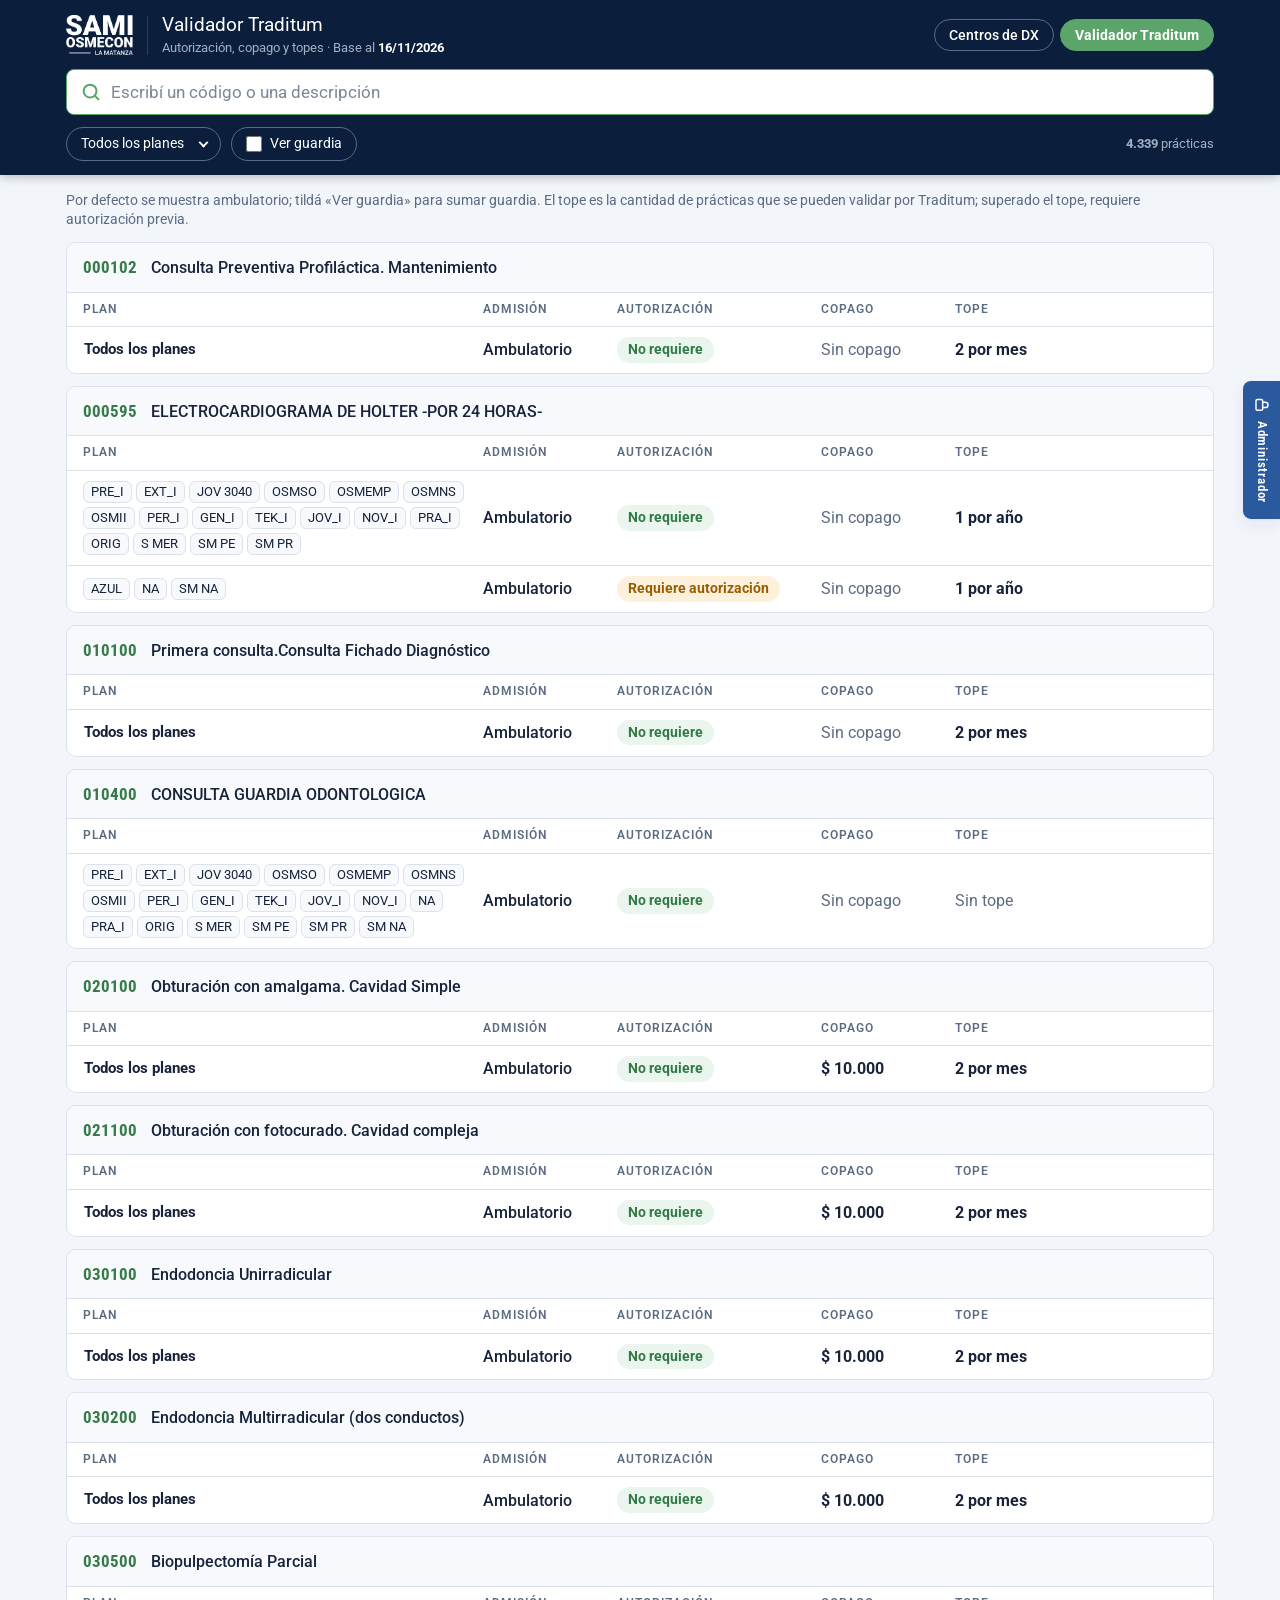
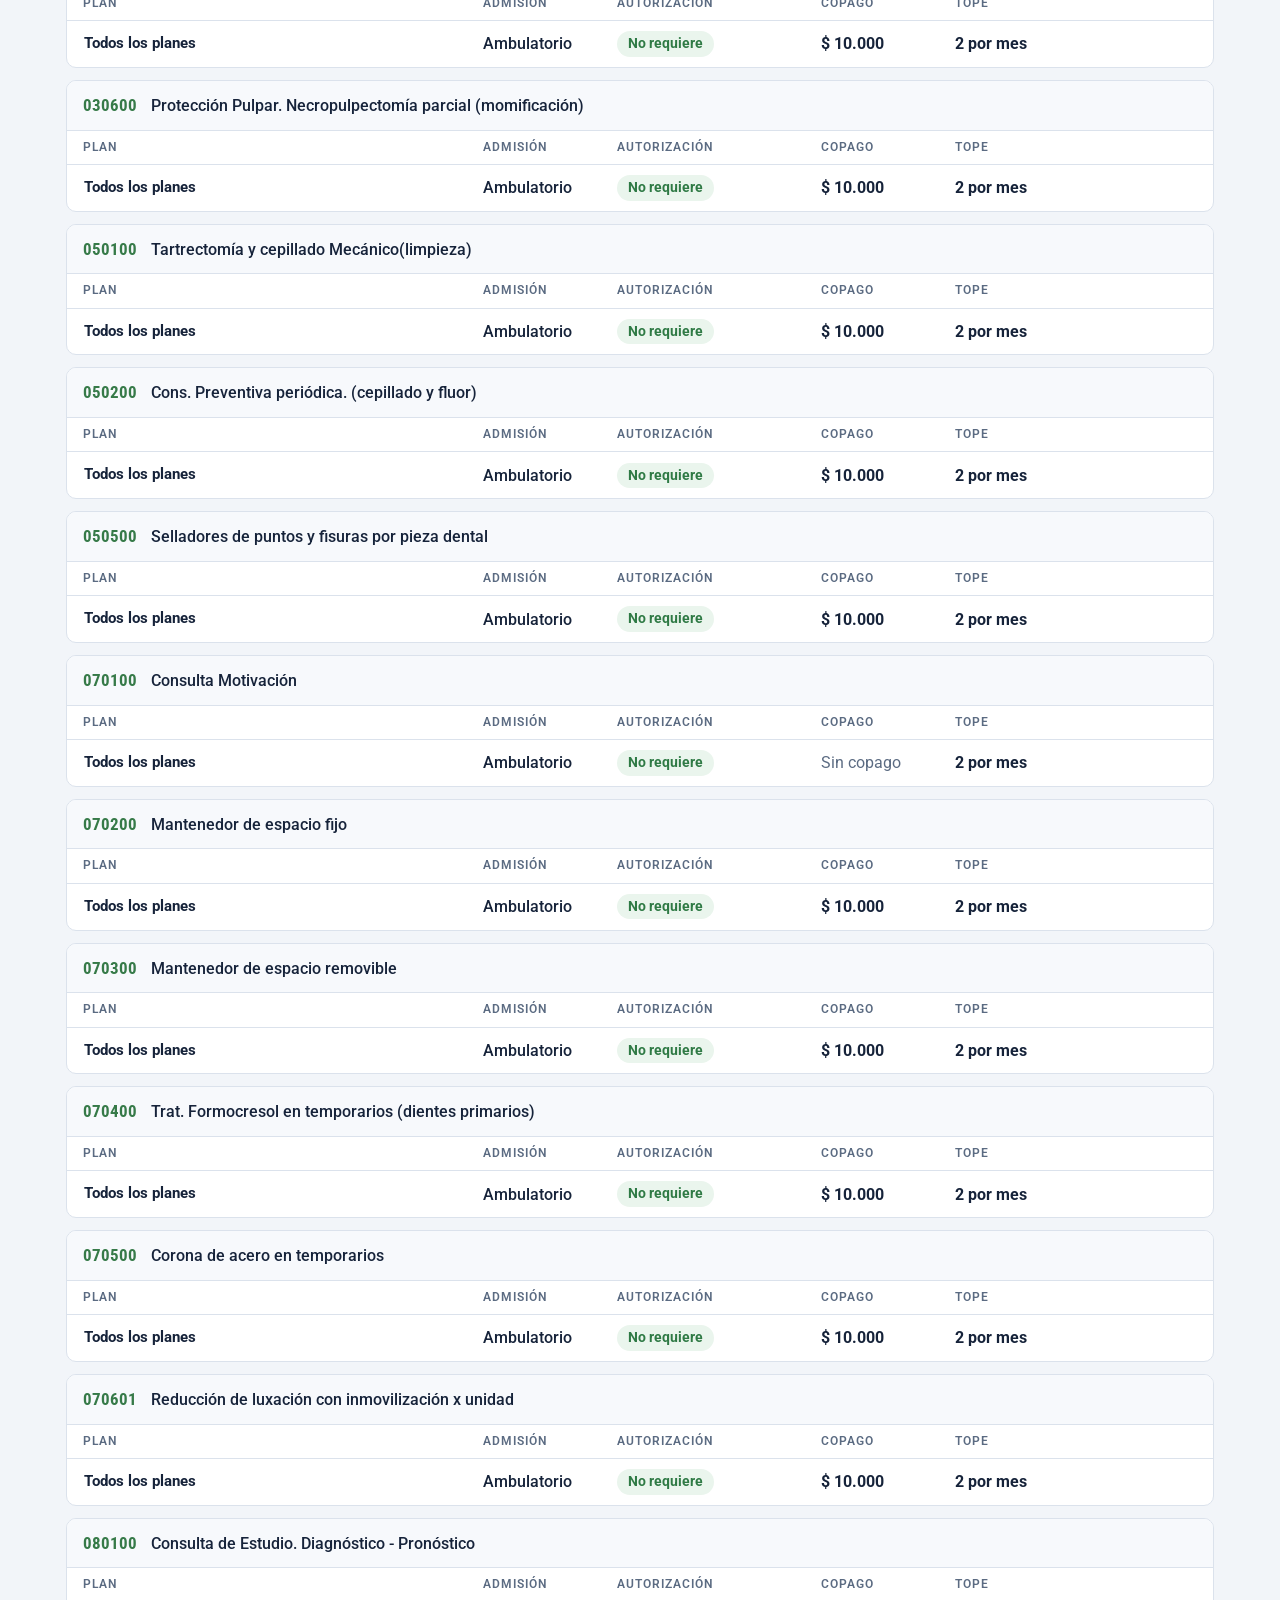
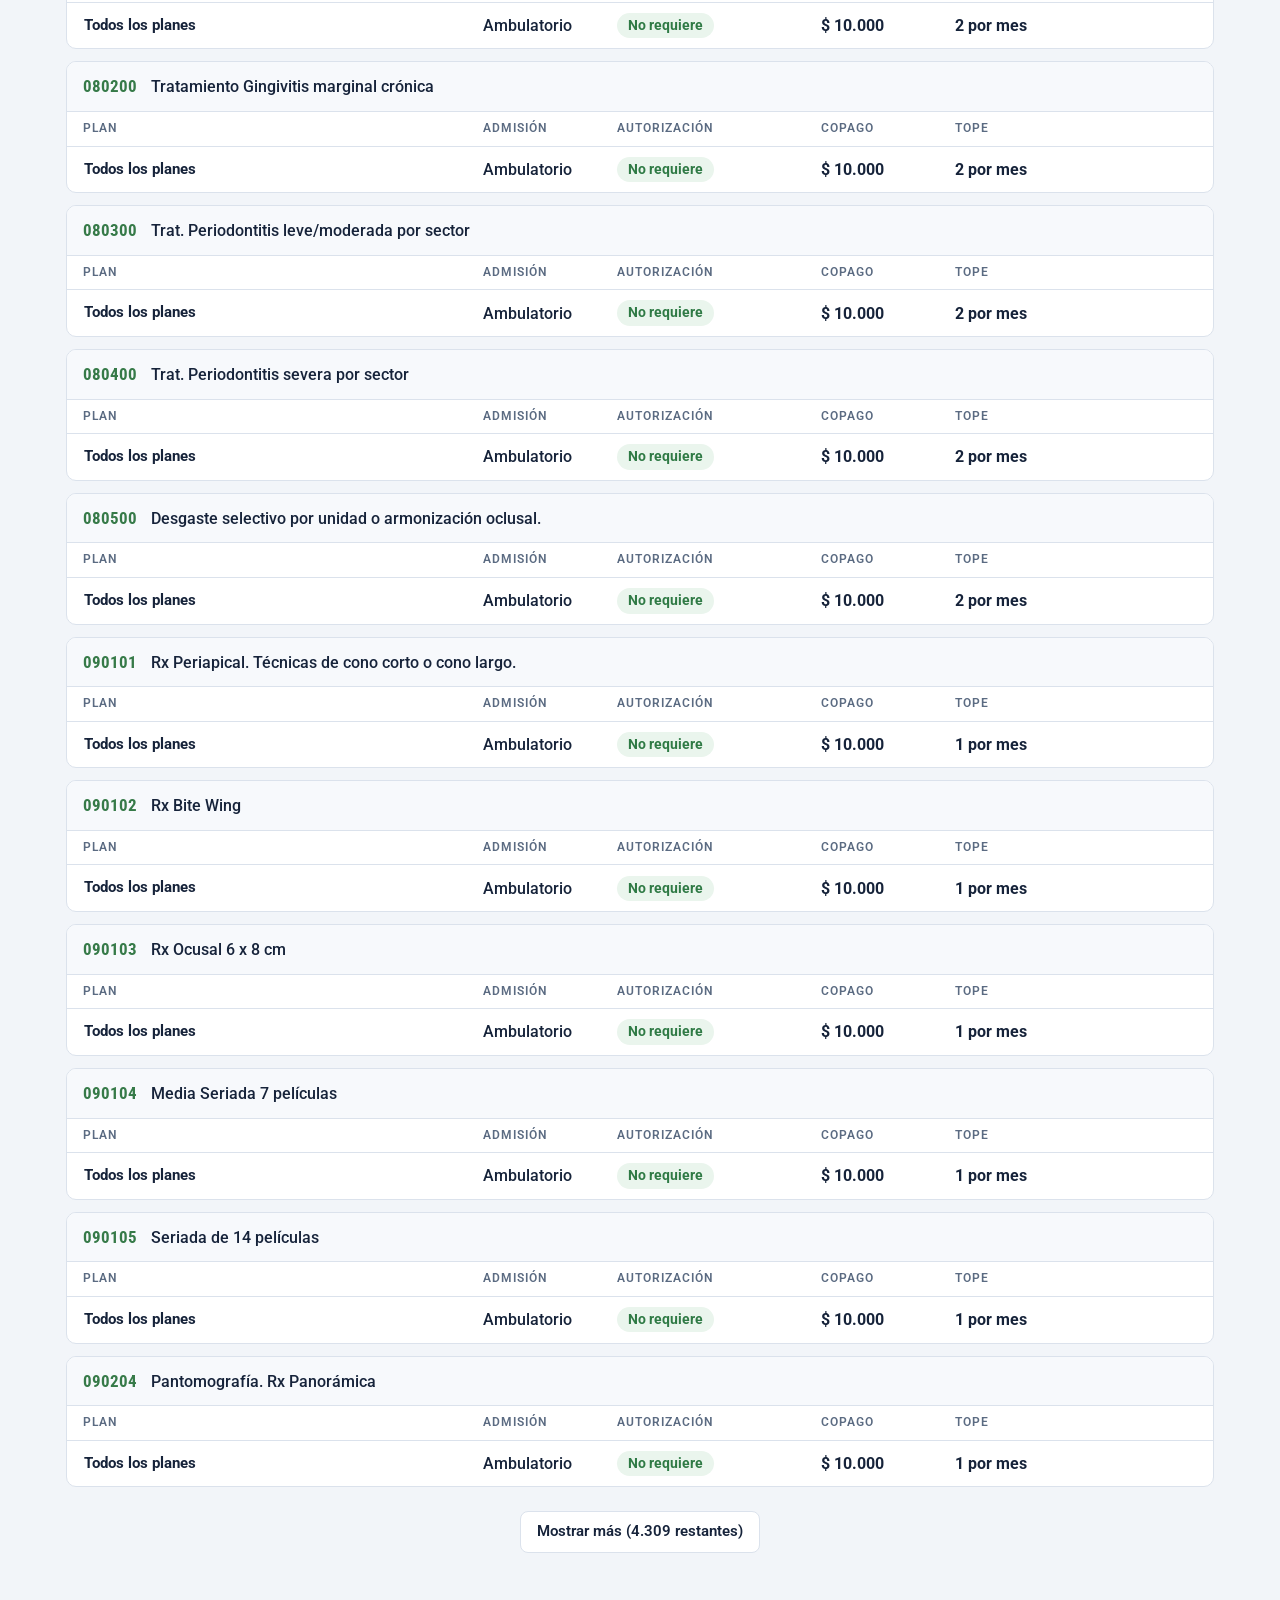
==== traditum.html @ fda53bd1 "Add files via upload" ====
<!doctype html>
<html lang="es">
<head>
<meta charset="utf-8">
<meta name="viewport" content="width=device-width, initial-scale=1, viewport-fit=cover">
<title>Validador Traditum · Buscador de prácticas SAMI</title>
<meta name="robots" content="noindex, nofollow">
<link rel="icon" type="image/png" href="logo.png">
<link rel="preconnect" href="https://fonts.googleapis.com">
<link rel="preconnect" href="https://fonts.gstatic.com" crossorigin>
<link rel="stylesheet" href="https://fonts.googleapis.com/css2?family=Roboto+Condensed:wght@600;700;800&family=Roboto:wght@400;500;700&display=swap">
<link rel="stylesheet" href="estilos.css">
<style>
/* Navegación entre secciones (igual que en index.html) */
.hnav{margin-left:auto;display:flex;gap:6px;flex:none}
.hnav a{height:32px;display:inline-flex;align-items:center;border:1px solid #5a6b85;border-radius:999px;padding:0 14px;color:#fff;text-decoration:none;font-size:13.5px;font-weight:500;white-space:nowrap}
.hnav a:hover{border-color:#8fa0b8}
.hnav a[aria-current]{background:var(--leaf);border-color:var(--leaf);font-weight:700}
@media (max-width:760px){.brandrow{flex-wrap:wrap}.hnav{margin-left:0;width:100%}.hnav a{flex:1;justify-content:center}}
/* Validador Traditum: usa la marca y el encabezado de estilos.css */
:root{--req:#9a5b00;--req-bg:#fdf1dc}
@media (prefers-color-scheme: dark){:root:not([data-theme="light"]){--req:#f2c26b;--req-bg:#3a2c10}}
main{gap:12px}
.tchk{display:inline-flex;align-items:center;gap:8px;height:34px;border:1px solid #5a6b85;border-radius:999px;padding:0 14px;font-size:13.5px;color:#fff;cursor:pointer;user-select:none}
.tchk:hover{border-color:#8fa0b8}
.tchk input{width:16px;height:16px;accent-color:var(--leaf);cursor:pointer;margin:0}
.tnote{font-size:13.5px;color:var(--muted)}
.tcard{background:var(--surface);border:1px solid var(--line);border-radius:var(--r);overflow:hidden}
.tcard header{display:flex;gap:14px;align-items:baseline;padding:12px 16px;background:var(--surface-2);border-bottom:1px solid var(--line)}
.tcod{font-family:var(--font-display);font-weight:700;font-size:17px;font-variant-numeric:tabular-nums;color:var(--accent);white-space:nowrap}
.tnom{font-weight:500;min-width:0;overflow-wrap:anywhere}
.trow{display:grid;grid-template-columns:minmax(0,1.6fr) 120px 190px 120px minmax(0,1fr);gap:14px;align-items:center;padding:10px 16px;border-top:1px solid var(--line)}
.trow.head{border-top:0;font-size:12px;letter-spacing:.08em;text-transform:uppercase;color:var(--muted);font-weight:600;padding-block:8px}
.trow .k{display:none}
.tplanes{display:flex;flex-wrap:wrap;gap:4px;min-width:0}
.tpl{font-size:12.5px;border:1px solid var(--line);border-radius:6px;padding:1px 7px;background:var(--surface-2);white-space:nowrap}
.tpl.all{font-weight:700;border-color:transparent;background:transparent;padding-left:0;font-size:15px}
.tadm{font-weight:500}
.tbadge{display:inline-block;font-weight:700;font-size:13.5px;border-radius:999px;padding:3px 11px;white-space:nowrap}
.tbadge.req{background:var(--req-bg);color:var(--req)}
.tbadge.ok{background:var(--save-bg);color:var(--save)}
.tnum{font-variant-numeric:tabular-nums;font-weight:700}
.tnil{color:var(--muted)}
/* Modo administrador */
.tact{display:flex;justify-content:flex-end;margin-left:auto}
.admin-on .trow{grid-template-columns:minmax(0,1.6fr) 120px 190px 120px minmax(0,1fr) 40px}
.tplgrid{display:grid;grid-template-columns:repeat(auto-fill,minmax(112px,1fr));gap:4px 10px;background:var(--surface-2);border-radius:8px;padding:10px 12px;font-size:14.5px}
.tplgrid label{display:flex;gap:6px;align-items:center;font-weight:400;cursor:pointer}
.tplgrid input{width:auto;margin:0}
.tlink{font-weight:400;color:var(--muted);margin-left:8px}
.tlink button{border:0;background:none;padding:0;color:var(--accent);cursor:pointer;text-decoration:underline;font-size:13.5px}
.tfour{display:grid;grid-template-columns:repeat(4,minmax(0,1fr));gap:10px}
.tfour label{font-weight:400;font-size:13px;color:var(--muted)}
.tpllist{display:grid;gap:6px;max-height:300px;overflow:auto;padding-right:4px}
.tplrow{display:grid;grid-template-columns:minmax(0,1fr) auto;gap:8px;align-items:center}
.tplrow .btn{padding:7px 12px;font-size:14px}
.dlg{width:min(600px,100%)}
@media (max-width:760px){
  .admin-on .trow{grid-template-columns:1fr 1fr}
  .trow .tact{grid-column:1/-1}
  .tfour{grid-template-columns:1fr 1fr}
  .tcard header{flex-direction:column;gap:2px}
  .trow.head{display:none}
  .trow{grid-template-columns:1fr 1fr;gap:8px 14px}
  .trow>div:first-child{grid-column:1/-1}
  .trow .k{display:block;font-size:11px;letter-spacing:.08em;text-transform:uppercase;color:var(--muted);font-weight:600}
}
</style>
</head>
<body>
<div class="adminbar" id="adminbar" hidden>
  <div class="wrap">
    <strong><i></i>Modo administrador · Traditum</strong>
    <span class="pend" id="pend"><span id="pendTxt"></span><button type="button" class="ghost" id="bDiscard">Descartar</button><button type="button" id="bPub">Publicar cambios</button></span>
    <button class="btn" type="button" id="bAdd">+ Agregar práctica</button>
    <button class="btn" type="button" id="bPlanes">Planes</button>
    <button class="btn" type="button" id="bOut">Salir</button>
  </div>
</div>

<header class="hdr" id="sb">
  <div class="wrap">
    <div class="brandrow">
      <img class="hlogo" src="logo-blanco.png" alt="SAMI Osmecon La Matanza" width="195" height="116">
      <span class="hdiv" aria-hidden="true"></span>
      <div class="htxt">
        <h1>Validador Traditum</h1>
        <p id="vig">Autorización, copago y topes</p>
      </div>
      <nav class="hnav" id="hnav" aria-label="Secciones"><a href="index.html">Centros de DX</a><a href="traditum.html" aria-current="page">Validador Traditum</a></nav>
    </div>
    <div class="qwrap">
      <svg viewBox="0 0 24 24" fill="none" stroke="currentColor" stroke-width="2.2" stroke-linecap="round"><circle cx="11" cy="11" r="7"/><path d="m20 20-3.5-3.5"/></svg>
      <label class="sr" for="q">Buscar práctica por código o descripción</label>
      <input id="q" type="search" autocomplete="off" spellcheck="false" placeholder="Escribí un código o una descripción">
      <button id="clear" type="button" aria-label="Borrar búsqueda" hidden>×</button>
    </div>
    <div class="frow">
      <label class="sr" for="plan">Plan</label>
      <div class="pill"><select id="plan"><option value="">Todos los planes</option></select></div>
      <label class="tchk"><input type="checkbox" id="g"> Ver guardia</label>
      <span class="count" id="count" aria-live="polite">Cargando base…</span>
    </div>
  </div>
</header>

<main class="wrap">
  <div class="tnote">Por defecto se muestra ambulatorio; tildá «Ver guardia» para sumar guardia. El tope es la cantidad de prácticas que se pueden validar por Traditum; superado el tope, requiere autorización previa.</div>
  <div id="out" style="display:grid;gap:12px"></div>
</main>

<button id="admTab" type="button" aria-label="Acceso administrador">
  <svg viewBox="0 0 24 24" fill="none" stroke="currentColor" stroke-width="2.2"><rect x="4" y="11" width="16" height="10" rx="2"/><path d="M8 11V7a4 4 0 0 1 8 0v4"/></svg>
  <span id="admTabTxt">Administrador</span>
</button>

<div id="modal"></div>
<div id="toastBox"></div>

<script src="config.js"></script>
<script>
/* ===== Validador Traditum =====
   La base está en traditum.json:
     planes   : nombres de los planes
     config   : combinaciones [autoriza, copago, diario, semanal, mensual, trimestral, semestral, anual]
     practicas: [código, descripción, [[planes (máscara de bits), config guardia, config ambulatorio], …]]
   El modo administrador usa la misma clave (token de GitHub) que el buscador de centros. */
(function(){
"use strict";
const DATA_FILE = 'traditum.json';
const ADM = { G: 'Guardia', P: 'Ambulatorio' };
const PAGE = 30, MAX_PLANES = 30;
const TOPES = [[2,'por día'],[3,'por semana'],[4,'por mes'],[5,'por trimestre'],[6,'por semestre'],[7,'por año']];
const ICON_EDIT = '<svg viewBox="0 0 24 24" fill="none" stroke="currentColor" stroke-width="2"><path d="M4 20h4L19 9l-4-4L4 16v4z"/><path d="m14 6 4 4"/></svg>';

const $ = id => document.getElementById(id);
const norm = s => String(s == null ? '' : s).toLowerCase().normalize('NFD').replace(/[̀-ͯ]/g, '');
const esc = s => String(s == null ? '' : s).replace(/[&<>"']/g, c => ({'&':'&amp;','<':'&lt;','>':'&gt;','"':'&quot;',"'":'&#39;'}[c]));
const money = n => '$ ' + Number(n).toLocaleString('es-AR');
const ss = { get(k){ try { return JSON.parse(sessionStorage.getItem(k)); } catch(_) { return null; } },
             set(k,v){ try { sessionStorage.setItem(k, JSON.stringify(v)); } catch(_) {} },
             del(k){ try { sessionStorage.removeItem(k); } catch(_) {} } };
const LS = { get(k){ try { return localStorage.getItem(k); } catch(_) { return null; } },
             set(k,v){ try { localStorage.setItem(k, v); } catch(_) {} },
             del(k){ try { localStorage.removeItem(k); } catch(_) {} } };

let ORIG = '';                       /* texto de traditum.json tal como está publicado */
const S = { planes: [], config: [], pr: [], actualizado: '', loadedSha: null, admin: false, dirty: 0, shown: PAGE };
let IDX = [], matches = [], cfgKey = new Map();

/* ---------- modelo ---------- */
function load(db){
  S.planes = db.planes.slice(); S.config = db.config.map(c => c.slice());
  S.pr = db.practicas.map(p => [String(p[0]), String(p[1]), p[2].map(g => g.slice())]);
  S.actualizado = db.actualizado || '';
  cfgKey = new Map(S.config.map((c, i) => [c.join(','), i]));
  reindex();
}
function reindex(){ S.pr.sort((a, b) => a[0] < b[0] ? -1 : a[0] > b[0] ? 1 : 0); IDX = S.pr.map(p => ({ p, code: norm(p[0]), name: norm(p[1]) })); }
function intern(cfg){ const k = cfg.join(','); if (!cfgKey.has(k)) { cfgKey.set(k, S.config.length); S.config.push(cfg.slice()); } return cfgKey.get(k); }
function allMask(){ return Math.pow(2, S.planes.length) - 1; }
function normGroups(gs){
  const m = new Map();
  gs.forEach(g => { if (!g[0] || (g[1] < 0 && g[2] < 0)) return; const k = g[1] + '|' + g[2]; if (m.has(k)) m.get(k)[0] |= g[0]; else m.set(k, [g[0], g[1], g[2]]); });
  return Array.from(m.values()).sort((a, b) => (a[0] & -a[0]) - (b[0] & -b[0]));
}
/* Aplica una configuración a los planes de la máscara, para guardia (G), ambulatorio (P) o ambas (GP). */
function setCfg(p, mask, kind, ci){
  const out = []; let rest = mask;
  p[2].forEach(g => {
    const inter = g[0] & mask, keep = g[0] & ~mask;
    if (keep) out.push([keep, g[1], g[2]]);
    if (inter) { out.push([inter, kind !== 'P' ? ci : g[1], kind !== 'G' ? ci : g[2]]); rest &= ~inter; }
  });
  if (rest) out.push([rest, kind !== 'P' ? ci : -1, kind !== 'G' ? ci : -1]);
  p[2] = normGroups(out);
}
function unsetPlans(p, mask, kind){
  p[2] = normGroups(p[2].map(g => {
    const inter = g[0] & mask, keep = g[0] & ~mask, out = [];
    if (keep) out.push([keep, g[1], g[2]]);
    if (inter && kind !== 'GP') out.push([inter, kind === 'G' ? -1 : g[1], kind === 'P' ? -1 : g[2]]);
    return out;
  }).reduce((a, b) => a.concat(b), []));
}
function dropPlan(i){
  const low = Math.pow(2, i) - 1;
  S.pr.forEach(p => { p[2] = normGroups(p[2].map(g => [(g[0] & low) | ((g[0] >>> (i + 1)) << i), g[1], g[2]])); });
  S.planes.splice(i, 1);
}
function addPlan(name, from){
  const bit = Math.pow(2, S.planes.length);
  if (from >= 0) S.pr.forEach(p => p[2].forEach(g => { if (g[0] & (1 << from)) g[0] |= bit; }));
  S.planes.push(name);
}
/* Texto que se guarda: descarta configuraciones sin uso y deja una práctica por línea. */
function dataText(){
  const used = new Map(), cfg = [];
  const ix = c => { if (c < 0) return -1; if (!used.has(c)) { used.set(c, cfg.length); cfg.push(S.config[c]); } return used.get(c); };
  const rows = S.pr.map(p => JSON.stringify([p[0], p[1], p[2].map(g => [g[0], ix(g[1]), ix(g[2])])]));
  return '{"actualizado":' + JSON.stringify(S.actualizado) + ',"planes":' + JSON.stringify(S.planes) + ',"config":' + JSON.stringify(cfg) + ',"practicas":[\n' + rows.join(',\n') + '\n]}\n';
}

/* ---------- vista ---------- */
function el(tag, cls, text){ const e = document.createElement(tag); if (cls) e.className = cls; if (text != null) e.textContent = text; return e; }
function cell(label, child){ const d = el('div'); d.appendChild(el('span', 'k', label)); d.appendChild(child); return d; }
function topeTxt(cfg){ return TOPES.filter(x => cfg[x[0]]).map(x => cfg[x[0]] + ' ' + x[1]); }
function cfgCells(cfg){
  const aut = el('span', 'tbadge ' + (cfg[0] ? 'req' : 'ok'), cfg[0] ? 'Requiere autorización' : 'No requiere');
  const cop = cfg[1] ? el('span', 'tnum', money(cfg[1])) : el('span', 'tnil', 'Sin copago');
  const t = topeTxt(cfg);
  const tope = t.length ? el('span', 'tnum', t.join(' · ')) : el('span', 'tnil', 'Sin tope');
  return [cell('Autorización', aut), cell('Copago', cop), cell('Tope', tope)];
}
function planCell(mask, planSel){
  const box = el('div', 'tplanes');
  if (planSel !== '') { box.appendChild(el('span', 'tpl all', S.planes[planSel])); return box; }
  if (mask === allMask()) { box.appendChild(el('span', 'tpl all', 'Todos los planes')); return box; }
  S.planes.forEach((p, i) => { if (mask & (1 << i)) box.appendChild(el('span', 'tpl', p)); });
  return box;
}
function icoBtn(label, fn){ const b = el('button', 'ico'); b.type = 'button'; b.innerHTML = ICON_EDIT; b.setAttribute('aria-label', label); b.title = label; b.onclick = fn; return b; }
function card(p, planSel){
  const c = el('article', 'tcard');
  const h = el('header');
  h.appendChild(el('span', 'tcod', p[0]));
  h.appendChild(el('span', 'tnom', p[1]));
  if (S.admin) { const a = el('span', 'tact'); a.appendChild(icoBtn('Editar código y descripción', () => openPractica(p))); h.appendChild(a); }
  c.appendChild(h);
  const head = el('div', 'trow head');
  ['Plan', 'Admisión', 'Autorización', 'Copago', 'Tope'].forEach(t => head.appendChild(el('div', '', t)));
  if (S.admin) head.appendChild(el('div'));
  c.appendChild(head);
  /* Sin el tilde de guardia solo se muestra ambulatorio; se agrupan los planes con los mismos valores. */
  const showG = $('g').checked, groups = new Map();
  p[2].forEach(g => {
    if (planSel !== '' && !(g[0] & (1 << planSel))) return;
    const gi = showG ? g[1] : -1;
    if (gi < 0 && g[2] < 0) return;
    const key = gi + '|' + g[2], cur = groups.get(key);
    if (cur) cur[0] |= g[0]; else groups.set(key, [g[0], gi, g[2]]);
  });
  groups.forEach(g => {
    const lines = [];
    if (g[1] >= 0 && g[1] === g[2]) lines.push(['GP', g[1]]);
    else { if (g[2] >= 0) lines.push(['P', g[2]]); if (g[1] >= 0) lines.push(['G', g[1]]); }
    lines.forEach(l => {
      const r = el('div', 'trow');
      r.appendChild(planCell(g[0], planSel));
      r.appendChild(cell('Admisión', el('span', 'tadm', l[0] === 'GP' ? ADM.G + ' y ' + ADM.P.toLowerCase() : ADM[l[0]])));
      cfgCells(S.config[l[1]]).forEach(x => r.appendChild(x));
      if (S.admin) { const a = el('div', 'tact'); a.appendChild(icoBtn('Editar valores', () => openValores(p, planSel !== '' ? (1 << planSel) : g[0], l[0], l[1]))); r.appendChild(a); }
      c.appendChild(r);
    });
  });
  if (!groups.size) {
    const r = el('div', 'trow');
    const t = el('div', 'tnil', showG ? 'Sin valores cargados.' : 'Sin valores de ambulatorio.'); t.style.gridColumn = '1 / -2'; r.appendChild(t);
    if (S.admin) { const a = el('div', 'tact'); a.appendChild(icoBtn('Cargar valores', () => openValores(p, planSel !== '' ? (1 << planSel) : allMask(), 'P', -1))); r.appendChild(a); }
    else t.style.gridColumn = '1 / -1';
    c.appendChild(r);
  }
  return c;
}
function planSelVal(){ return $('plan').value === '' ? '' : Number($('plan').value); }
function search(){
  const q = norm($('q').value.trim()), planSel = planSelVal();
  $('clear').hidden = !q;
  const toks = q.split(/\s+/).filter(Boolean), res = [];
  for (const it of IDX) {
    if (planSel !== '' && !it.p[2].some(g => g[0] & (1 << planSel))) continue;
    if (!toks.length) { res.push([2, it.p]); continue; }
    if (!toks.every(t => it.code.includes(t) || it.name.includes(t))) continue;
    res.push([it.code === q ? 0 : it.code.startsWith(toks[0]) ? 1 : 2, it.p]);
  }
  res.sort((a, b) => a[0] - b[0]);
  matches = res.map(r => r[1]);
  render();
}
function render(){
  const out = $('out'), planSel = planSelVal(), n = matches.length;
  out.textContent = '';
  $('count').textContent = '';
  $('count').append(el('b', '', n.toLocaleString('es-AR')), n === 1 ? ' práctica' : ' prácticas', planSel === '' ? '' : ' en el plan ' + S.planes[planSel]);
  if (!n) {
    const e = el('div', 'empty');
    e.appendChild(el('h3', '', 'Sin resultados'));
    e.appendChild(el('div', '', 'Probá con otro código o con menos palabras de la descripción.'));
    out.appendChild(e); return;
  }
  const frag = document.createDocumentFragment();
  matches.slice(0, S.shown).forEach(p => frag.appendChild(card(p, planSel)));
  out.appendChild(frag);
  if (n > S.shown) {
    const m = el('div', 'more'), btn = el('button', 'btn', 'Mostrar más (' + (n - S.shown).toLocaleString('es-AR') + ' restantes)');
    btn.type = 'button'; btn.onclick = () => { S.shown += PAGE; render(); };
    m.appendChild(btn); out.appendChild(m);
  }
}
function fillPlanes(){
  const sel = $('plan'), cur = sel.value;
  sel.innerHTML = '<option value="">Todos los planes</option>';
  S.planes.map((p, i) => [p, i]).sort((a, b) => a[0].localeCompare(b[0])).forEach(([p, i]) => { const o = el('option', '', p); o.value = i; sel.appendChild(o); });
  sel.value = cur !== '' && Number(cur) < S.planes.length ? cur : '';
}
function setVig(){
  $('vig').innerHTML = 'Autorización, copago y topes' + (S.actualizado ? ' · Base al <b>' + esc(S.actualizado.split('-').reverse().join('/')) + '</b>' : '');
}
function refresh(){ fillPlanes(); setVig(); search(); }

/* ---------- modales ---------- */
function modal(html){
  $('modal').innerHTML = '<div class="ov" id="ov"><div class="dlg" role="dialog" aria-modal="true">' + html + '</div></div>';
  const ov = $('ov');
  ov.addEventListener('click', e => { if (e.target === ov || e.target.closest('.x,[data-close]')) closeModal(); });
  const f = ov.querySelector('input,textarea,button.btn'); if (f) setTimeout(() => { if (!ov.contains(document.activeElement)) f.focus(); }, 30);
}
function closeModal(){ $('modal').innerHTML = ''; }
document.addEventListener('keydown', e => { if (e.key === 'Escape' && $('ov')) closeModal(); });
function hdr(t){ return '<header><h3>' + t + '</h3><button class="x" type="button" aria-label="Cerrar">×</button></header>'; }
function toast(t){ $('toastBox').innerHTML = ''; const e = el('div', 'toast', t); $('toastBox').appendChild(e); setTimeout(() => e.remove(), 2800); }

/* ---------- acceso (misma clave que el buscador de centros) ---------- */
const CFG = window.BUSCADOR_CONFIG || {};
const GH = { owner: '', repo: '', branch: 'main', path: DATA_FILE, token: null };
(function(){
  const h = location.hostname, seg = location.pathname.split('/').filter(Boolean);
  if (/\.github\.io$/i.test(h)) { GH.owner = h.split('.')[0]; GH.repo = (seg.length && !/\.html?$/i.test(seg[0])) ? seg[0] : h; }
  ['owner', 'repo', 'branch'].forEach(k => { if (CFG[k]) GH[k] = CFG[k]; });
  if (CFG.path && CFG.path.indexOf('/') >= 0) GH.path = CFG.path.replace(/[^/]+$/, '') + DATA_FILE;
})();
/* Vista previa fuera del sitio: se puede probar el modo administrador, pero no publica. */
const PREVIEW = !GH.owner && !/traditum(\.html)?$/i.test(location.pathname);
function storedToken(){ let t = null; try { t = sessionStorage.getItem('samiTok'); } catch(_) {} return t || LS.get('samiTok'); }
function ghApi(method, url, body){
  return fetch('https://api.github.com/repos/' + GH.owner + '/' + GH.repo + url, { method, cache: 'no-store',
    headers: { 'Authorization': 'Bearer ' + GH.token, 'Accept': 'application/vnd.github+json', 'X-GitHub-Api-Version': '2022-11-28' },
    body: body ? JSON.stringify(body) : undefined
  }).then(r => {
    if (!r.ok) return r.json().catch(() => ({})).then(j => { const e = new Error(j.message || ('Error ' + r.status)); e.status = r.status; throw e; });
    return r.status === 204 ? null : r.json();
  });
}
function headInfo(){
  const info = {};
  return ghApi('GET', '/git/ref/heads/' + encodeURIComponent(GH.branch)).then(ref => {
    info.commit = ref.object.sha; return ghApi('GET', '/git/commits/' + info.commit);
  }).then(c => {
    info.tree = c.tree.sha; return ghApi('GET', '/git/trees/' + info.tree + '?recursive=1');
  }).then(t => { const f = (t.tree || []).filter(x => x.path === GH.path)[0]; info.blob = f ? f.sha : null; return info; });
}
function ghMsg(e){
  if (!e) return 'Error desconocido.';
  if (e.status === 401) return 'La clave no es válida o venció. Generá una nueva en GitHub.';
  if (e.status === 403) return 'La clave no tiene permiso para escribir en el repositorio (Contents: Read and write).';
  if (e.status === 404) return 'No se encontró el repositorio «' + GH.owner + '/' + GH.repo + '» o la clave no tiene acceso a él.';
  if (e.status === 409 || e.status === 422) return 'El repositorio cambió mientras publicabas. Recargá la página y volvé a intentar.';
  if (e instanceof TypeError) return 'No hay conexión con GitHub. Revisá internet y probá de nuevo.';
  return e.message || String(e);
}
function login(tok, remember){
  GH.token = tok;
  return ghApi('GET', '').then(repo => {
    if (!repo.permissions || !repo.permissions.push) { const e = new Error(''); e.status = 403; throw e; }
    try { sessionStorage.setItem('samiTok', tok); } catch(_) {}
    if (remember) LS.set('samiTok', tok); else LS.del('samiTok');
    return true;
  }).catch(e => { GH.token = null; throw e; });
}
function setAdmin(on){
  S.admin = on;
  document.body.classList.toggle('admin-on', on);
  $('adminbar').hidden = !on;
  $('admTabTxt').textContent = on ? 'Salir de admin' : 'Administrador';
  if (on && !$('g').checked) $('g').checked = true;
  updPend(); render();
}
function openLogin(err){
  const needRepo = !GH.owner || !GH.repo;
  modal(hdr('Acceso administrador') +
    '<form id="fLogin">' +
    (needRepo ? '<div class="two"><div class="fld"><label for="lOwner">Usuario u organización de GitHub</label><input id="lOwner" required value="' + esc(GH.owner) + '"></div><div class="fld"><label for="lRepo">Repositorio</label><input id="lRepo" required value="' + esc(GH.repo) + '"></div></div>' : '') +
    '<div class="fld"><label for="lTok">Clave de GitHub (token)</label><input id="lTok" type="password" autocomplete="off" required placeholder="github_pat_…"><small>Es la misma clave que usás en el buscador de centros.</small></div>' +
    '<label class="chk"><input type="checkbox" id="lRem"><span>Recordar en este equipo (no lo marques en computadoras compartidas)</span></label>' +
    '<div class="err" id="err">' + (err ? esc(err) : '') + '</div><div class="acts"><button class="btn" type="button" data-close>Cancelar</button><button class="btn pri" type="submit">Ingresar</button></div></form>');
  $('fLogin').addEventListener('submit', function(e){
    e.preventDefault(); const f = this; f.querySelectorAll('button').forEach(b => b.disabled = true);
    if (needRepo) { GH.owner = $('lOwner').value.trim(); GH.repo = $('lRepo').value.trim(); }
    login($('lTok').value.trim(), $('lRem').checked).then(() => { closeModal(); setAdmin(true); toast('Modo administrador activado'); })
      .catch(er => { f.querySelectorAll('button').forEach(b => b.disabled = false); $('err').textContent = ghMsg(er); });
  });
}
function tryAuto(){
  if (PREVIEW) { setAdmin(true); return Promise.resolve(true); }
  const t = storedToken(); if (!t) return Promise.resolve(false);
  return login(t, !!LS.get('samiTok')).then(() => { setAdmin(true); return true; }).catch(() => { try { sessionStorage.removeItem('samiTok'); } catch(_) {} return false; });
}
function exitAdmin(){
  if (S.dirty) {
    modal(hdr('Tenés cambios sin publicar') + '<form><p style="margin:0">Hay ' + S.dirty + ' cambio(s) que todavía no se publicaron. Si salís ahora se pierden.</p><div class="acts"><button class="btn" type="button" id="xDisc">Salir sin publicar</button><button class="btn pri" type="button" id="xPub">Publicar y salir</button></div></form>');
    $('xDisc').onclick = () => { discard(); closeModal(); setAdmin(false); };
    $('xPub').onclick = () => { closeModal(); publish(false); };
    return;
  }
  setAdmin(false); toast('Saliste del modo administrador');
}
function markDirty(){
  S.dirty++;
  ss.set('samiTradDraft', { planes: S.planes, config: S.config, practicas: S.pr, actualizado: S.actualizado, dirty: S.dirty });
  updPend();
}
function updPend(){
  $('pend').classList.toggle('on', S.admin && S.dirty > 0);
  $('pendTxt').textContent = S.dirty + (S.dirty === 1 ? ' cambio sin publicar' : ' cambios sin publicar');
}
function discard(){ load(JSON.parse(ORIG)); S.dirty = 0; ss.del('samiTradDraft'); updPend(); refresh(); }
function hoyISO(){ const d = new Date(); return d.getFullYear() + '-' + String(d.getMonth() + 1).padStart(2, '0') + '-' + String(d.getDate()).padStart(2, '0'); }
function b64utf8(str){ const by = new TextEncoder().encode(str), CH = 0x8000; let bin = ''; for (let i = 0; i < by.length; i += CH) bin += String.fromCharCode.apply(null, by.subarray(i, i + CH)); return btoa(bin); }
function gitBlobSha(bytes){
  if (!(window.crypto && crypto.subtle)) return Promise.resolve(null);
  const head = new TextEncoder().encode('blob ' + bytes.length + '\0'), all = new Uint8Array(head.length + bytes.length);
  all.set(head, 0); all.set(bytes, head.length);
  return crypto.subtle.digest('SHA-1', all).then(h => Array.prototype.map.call(new Uint8Array(h), x => ('0' + x.toString(16)).slice(-2)).join('')).catch(() => null);
}
/* publicar: guarda traditum.json en el repositorio de GitHub (un commit) */
function publish(force){
  if (PREVIEW) { modal(hdr('Vista previa') + '<form><p style="margin:0">Esta es la vista previa: los cambios se pueden probar pero no se publican. En el sitio real, «Publicar cambios» guarda la base para todos.</p><div class="acts"><button class="btn pri" type="button" data-close>Entendido</button></div></form>'); return; }
  if (!GH.token) { openLogin(); return; }
  const b = $('bPub'); b.disabled = true; b.textContent = 'Publicando…';
  const prev = S.actualizado; S.actualizado = hoyISO();
  const txt = dataText(); let info;
  headInfo().then(i => {
    info = i;
    if (!force && S.loadedSha && info.blob && info.blob !== S.loadedSha) { const e = new Error('conflict'); e.conflict = true; throw e; }
    return ghApi('POST', '/git/blobs', { content: b64utf8(txt), encoding: 'base64' });
  }).then(blob => {
    info.newBlob = blob.sha;
    return ghApi('POST', '/git/trees', { base_tree: info.tree, tree: [{ path: GH.path, mode: '100644', type: 'blob', sha: blob.sha }] });
  }).then(tree => ghApi('POST', '/git/commits', { message: 'Actualiza base Traditum: ' + S.dirty + (S.dirty === 1 ? ' cambio' : ' cambios') + ' (' + hoyISO() + ')', tree: tree.sha, parents: [info.commit] })
  ).then(c => ghApi('PATCH', '/git/refs/heads/' + encodeURIComponent(GH.branch), { sha: c.sha, force: false })
  ).then(() => {
    S.loadedSha = info.newBlob; ORIG = txt; load(JSON.parse(txt));
    ss.del('samiTradDraft'); S.dirty = 0; updPend(); refresh();
    b.disabled = false; b.textContent = 'Publicar cambios';
    toast('Publicado. El sitio se actualiza para todos en 1 o 2 minutos.');
  }).catch(e => {
    S.actualizado = prev; b.disabled = false; b.textContent = 'Publicar cambios';
    if (e && e.conflict) {
      modal(hdr('Alguien publicó antes que vos') + '<form><p style="margin:0">La base en GitHub cambió desde que abriste la página. Si publicás igual, <b>se pisan esos cambios</b> con los tuyos.</p><p style="margin:0">Lo más seguro: recargá la página y volvé a hacer tus cambios.</p><div class="acts"><button class="btn" type="button" data-close>Cancelar</button><button class="btn dng" type="button" id="fPubF">Publicar igual</button></div></form>');
      $('fPubF').onclick = () => { closeModal(); publish(true); };
      return;
    }
    if (e && e.status === 401) { GH.token = null; LS.del('samiTok'); try { sessionStorage.removeItem('samiTok'); } catch(_) {} openLogin(ghMsg(e)); return; }
    modal(hdr('No se pudo publicar') + '<form><div class="note-ro">' + esc(ghMsg(e)) + '</div><p style="margin:0">Tus cambios siguen guardados en esta pestaña.</p><div class="acts"><button class="btn pri" type="button" data-close>Entendido</button></div></form>');
  });
}

/* ---------- edición ---------- */
function numVal(id){ const v = $(id).value.trim(); if (v === '') return 0; const n = Number(v.replace(',', '.')); return Number.isInteger(n) && n >= 0 ? n : NaN; }
function valoresFields(cfg){
  const n = (id, lbl, v) => '<div class="fld"><label for="' + id + '">' + lbl + '</label><input id="' + id + '" inputmode="numeric" value="' + (v || 0) + '"></div>';
  return '<div class="two"><div class="fld"><label for="vAut">Autorización</label><select id="vAut" class="isel"><option value="1"' + (cfg[0] ? ' selected' : '') + '>Requiere autorización</option><option value="0"' + (cfg[0] ? '' : ' selected') + '>No requiere</option></select></div>' +
    n('vCop', 'Copago ($)', cfg[1]) + '</div>' +
    '<div class="fld"><label>Topes (cantidad de prácticas · 0 = sin tope)</label><div class="tfour">' + n('vD', 'Diario', cfg[2]) + n('vS', 'Semanal', cfg[3]) + n('vM', 'Mensual', cfg[4]) + n('vA', 'Anual', cfg[7]) + '</div></div>';
}
function readValores(base){
  const c = [Number($('vAut').value), numVal('vCop'), numVal('vD'), numVal('vS'), numVal('vM'), base[5] || 0, base[6] || 0, numVal('vA')];
  return c.some(x => isNaN(x)) ? null : c;
}
function openValores(p, mask, kind, ci){
  const cfg = ci >= 0 ? S.config[ci] : [1, 0, 0, 0, 0, 0, 0, 0];
  const planes = S.planes.map((n, i) => '<label><input type="checkbox" name="pl" value="' + i + '"' + (mask & (1 << i) ? ' checked' : '') + '> ' + esc(n) + '</label>').join('');
  modal(hdr('Editar valores') +
    '<form id="fVal"><div class="note-ro"><b>' + esc(p[0]) + '</b> · ' + esc(p[1]) + '</div>' +
    '<div class="fld"><label>Planes a los que se aplica <span class="tlink"><button type="button" id="plAll">Todos</button> · <button type="button" id="plNone">Ninguno</button></span></label><div class="tplgrid">' + planes + '</div></div>' +
    '<div class="fld"><label for="vAdm">Admisión</label><select id="vAdm" class="isel"><option value="P">' + ADM.P + '</option><option value="G">' + ADM.G + '</option><option value="GP">' + ADM.G + ' y ' + ADM.P.toLowerCase() + '</option></select></div>' +
    valoresFields(cfg) +
    '<div class="err" id="err"></div><div class="acts"><button class="btn dng" type="button" id="vQuit" style="margin-right:auto">Quitar de estos planes</button><button class="btn" type="button" data-close>Cancelar</button><button class="btn pri" type="submit">Guardar</button></div></form>');
  $('vAdm').value = kind;
  const boxes = () => Array.from(document.querySelectorAll('#fVal input[name=pl]'));
  const selMask = () => boxes().reduce((m, b) => b.checked ? m | (1 << Number(b.value)) : m, 0);
  $('plAll').onclick = () => boxes().forEach(b => b.checked = true);
  $('plNone').onclick = () => boxes().forEach(b => b.checked = false);
  let armed = false;
  $('vQuit').onclick = function(){
    const m = selMask(); if (!m) { $('err').textContent = 'Tildá al menos un plan.'; return; }
    if (!armed) { armed = true; this.textContent = 'Confirmar: quitar'; $('err').textContent = 'Se quitan los valores de ' + ($('vAdm').value === 'GP' ? 'guardia y ambulatorio' : ADM[$('vAdm').value].toLowerCase()) + ' en los planes tildados.'; return; }
    unsetPlans(p, m, $('vAdm').value); markDirty(); closeModal(); render(); toast('Valores quitados');
  };
  $('fVal').addEventListener('submit', e => {
    e.preventDefault();
    const m = selMask(), c = readValores(cfg);
    if (!m) { $('err').textContent = 'Tildá al menos un plan.'; return; }
    if (!c) { $('err').textContent = 'Copago y topes tienen que ser números enteros (0 o más).'; return; }
    setCfg(p, m, $('vAdm').value, intern(c)); markDirty(); closeModal(); render(); toast('Valores guardados');
  });
}
function codeTaken(code, except){ return S.pr.some(x => x !== except && x[0] === code); }
function openPractica(p){
  const nuevo = !p;
  modal(hdr(nuevo ? 'Agregar práctica' : 'Editar práctica') +
    '<form id="fPr"><div class="fld"><label for="pCod">Código</label><input id="pCod" required value="' + esc(nuevo ? '' : p[0]) + '"></div>' +
    '<div class="fld"><label for="pNom">Descripción</label><input id="pNom" required value="' + esc(nuevo ? '' : p[1]) + '"></div>' +
    (nuevo ? '<div class="note-ro">Estos valores se cargan para todos los planes, en guardia y ambulatorio. Después podés ajustar cada plan con el lápiz.</div>' + valoresFields([1, 0, 0, 0, 0, 0, 0, 0]) : '') +
    '<div class="err" id="err"></div><div class="acts">' + (nuevo ? '' : '<button class="btn dng" type="button" id="pDel" style="margin-right:auto">Eliminar práctica</button>') + '<button class="btn" type="button" data-close>Cancelar</button><button class="btn pri" type="submit">Guardar</button></div></form>');
  if (!nuevo) {
    let armed = false;
    $('pDel').onclick = function(){
      if (!armed) { armed = true; this.textContent = 'Confirmar: eliminar'; $('err').textContent = 'Se elimina la práctica de todos los planes.'; return; }
      S.pr.splice(S.pr.indexOf(p), 1); reindex(); markDirty(); closeModal(); search(); toast('Práctica eliminada');
    };
  }
  $('fPr').addEventListener('submit', e => {
    e.preventDefault();
    const cod = $('pCod').value.trim(), nom = $('pNom').value.trim().replace(/\s+/g, ' ');
    if (!cod || !nom) { $('err').textContent = 'Completá código y descripción.'; return; }
    if (codeTaken(cod, p)) { $('err').textContent = 'Ya existe una práctica con el código ' + cod + '.'; return; }
    if (nuevo) {
      const c = readValores([]);
      if (!c) { $('err').textContent = 'Copago y topes tienen que ser números enteros (0 o más).'; return; }
      const ci = intern(c); S.pr.push([cod, nom, [[allMask(), ci, ci]]]);
      $('q').value = cod;
    } else { p[0] = cod; p[1] = nom; }
    reindex(); markDirty(); closeModal(); S.shown = PAGE; search(); toast(nuevo ? 'Práctica agregada' : 'Práctica guardada');
  });
}
function openPlanes(){
  const filas = S.planes.map((n, i) => '<div class="tplrow"><input data-i="' + i + '" value="' + esc(n) + '" aria-label="Nombre del plan"><button class="btn" type="button" data-del="' + i + '">Eliminar</button></div>').join('');
  const copia = '<option value="-1">Vacío (sin prácticas)</option>' + S.planes.map((n, i) => '<option value="' + i + '">Copiar de ' + esc(n) + '</option>').join('');
  modal(hdr('Planes') +
    '<form id="fPl"><div class="fld"><label>Planes actuales (' + S.planes.length + ')</label><div class="tpllist">' + filas + '</div></div>' +
    '<div class="fld"><label for="nPl">Agregar plan</label><div class="tplrow"><input id="nPl" placeholder="Nombre del plan nuevo"><select id="nFrom" class="isel">' + copia + '</select></div></div>' +
    '<div class="err" id="err"></div><div class="acts"><button class="btn" type="button" data-close>Cancelar</button><button class="btn pri" type="submit">Guardar</button></div></form>');
  document.querySelectorAll('#fPl [data-del]').forEach(b => {
    let armed = false;
    b.onclick = function(){
      const i = Number(this.dataset.del);
      if (!armed) { armed = true; this.classList.add('dng'); this.textContent = 'Confirmar'; $('err').textContent = 'Se elimina el plan ' + S.planes[i] + ' y sus valores en todas las prácticas.'; return; }
      dropPlan(i); markDirty(); refresh(); openPlanes(); toast('Plan eliminado');
    };
  });
  $('fPl').addEventListener('submit', e => {
    e.preventDefault();
    const names = Array.from(document.querySelectorAll('#fPl input[data-i]')).map(x => x.value.trim().replace(/\s+/g, ' '));
    const nuevo = $('nPl').value.trim().replace(/\s+/g, ' ');
    const todos = nuevo ? names.concat(nuevo) : names;
    if (names.some(n => !n)) { $('err').textContent = 'Ningún plan puede quedar sin nombre.'; return; }
    if (new Set(todos.map(norm)).size !== todos.length) { $('err').textContent = 'Hay nombres de plan repetidos.'; return; }
    if (todos.length > MAX_PLANES) { $('err').textContent = 'El máximo es ' + MAX_PLANES + ' planes.'; return; }
    let cambios = 0;
    names.forEach((n, i) => { if (S.planes[i] !== n) { S.planes[i] = n; cambios++; } });
    if (nuevo) { addPlan(nuevo, Number($('nFrom').value)); cambios++; }
    if (cambios) { markDirty(); refresh(); toast('Planes guardados'); }
    closeModal();
  });
}

/* ---------- eventos e inicio ---------- */
let tmr;
$('q').addEventListener('input', () => { clearTimeout(tmr); tmr = setTimeout(() => { S.shown = PAGE; search(); }, 120); });
$('plan').addEventListener('change', () => { S.shown = PAGE; search(); });
$('g').addEventListener('change', render);
$('clear').addEventListener('click', () => { $('q').value = ''; S.shown = PAGE; search(); $('q').focus(); });
$('admTab').addEventListener('click', () => {
  if (S.admin) { exitAdmin(); return; }
  tryAuto().then(ok => { if (ok) toast('Modo administrador activado'); else openLogin(); });
});
$('bOut').addEventListener('click', exitAdmin);
$('bPub').addEventListener('click', () => publish(false));
$('bAdd').addEventListener('click', () => openPractica(null));
$('bPlanes').addEventListener('click', openPlanes);
$('bDiscard').addEventListener('click', () => {
  modal(hdr('Descartar cambios') + '<form><p style="margin:0">Se deshacen los ' + S.dirty + ' cambio(s) sin publicar y la base vuelve a como estaba.</p><div class="acts"><button class="btn" type="button" data-close>Cancelar</button><button class="btn dng" type="button" id="dOk">Descartar</button></div></form>');
  $('dOk').onclick = () => { discard(); closeModal(); toast('Cambios descartados'); };
});
if (PREVIEW) $('hnav').hidden = true;

$('out').innerHTML = '<div class="loading"><div class="spin"></div>Cargando base…</div>';
fetch(DATA_FILE + '?v=' + Date.now(), { cache: 'no-store' }).then(r => { if (!r.ok) throw new Error('HTTP ' + r.status); return r.arrayBuffer(); })
.then(buf => { const bytes = new Uint8Array(buf); ORIG = new TextDecoder().decode(bytes); return gitBlobSha(bytes).then(sha => { S.loadedSha = sha; }); })
.then(() => {
  const draft = ss.get('samiTradDraft');
  if (draft && draft.practicas) { load(draft); S.dirty = draft.dirty || 1; } else load(JSON.parse(ORIG));
  refresh();
  if (S.dirty) tryAuto();
}).catch(() => {
  $('out').innerHTML = '<div class="empty"><h3>No se pudo cargar la base de Traditum</h3>Revisá la conexión y recargá la página.</div>';
  $('count').textContent = '';
});
})();
</script>
</body>
</html>
---- estilos.css ----
*,*::before,*::after{box-sizing:border-box}
html,body{margin:0}
img{max-width:100%}
[hidden]{display:none!important}
/* Layout: banda de marca arriba, buscador fijo al hacer scroll, lista de resultados tipo planilla
   que en celular se apila como fichas. Acceso de administrador como pestaña vertical al costado.
   >>> Para ajustar la marca SAMI cambiá solo estas variables. <<< */
:root{
  --brand:#0f4490;          /* azul OSMECON (del logo) */
  --brand-ink:#ffffff;      /* texto sobre el azul */
  --brand-deep:#0a3170;
  --leaf:#5ba56b;           /* verde SAMI (del logo) */
  --accent:#367a48;         /* verde SAMI oscurecido para texto */
  --save:#2f7a45;           /* verde "opción más económica" */
  --save-bg:#eaf5ed;
  --danger:#b4302b;
  --danger-bg:#fbeceb;
  --bg:#f2f5f9;
  --surface:#ffffff;
  --surface-2:#f7f9fc;
  --line:#dbe2ec;
  --fg:#16233a;
  --muted:#5b6b82;
  --mark:#fff0b3;
  --mark-fg:#16233a;
  --focus:#5ba56b;
  --shadow:0 1px 2px rgba(15,68,144,.07),0 6px 20px rgba(15,68,144,.08);
  --font-display:"Roboto Condensed","Arial Narrow",Arial,sans-serif;
  --font-body:"Roboto","Segoe UI",Arial,sans-serif;
  --r:10px;
}
@media (prefers-color-scheme: dark){
  :root:not([data-theme="light"]){
    --brand:#0f4490;--brand-ink:#ffffff;--brand-deep:#0a2c5c;--leaf:#6fb97e;--accent:#7cc48b;
    --save:#7cc48b;--save-bg:#15301d;--danger:#f08a84;--danger-bg:#3a1a19;
    --bg:#0e1622;--surface:#152132;--surface-2:#1a283b;--line:#2a3a52;--fg:#e6edf6;--muted:#9aabc2;
    --mark:#5a4a12;--mark-fg:#fff6d6;--focus:#7cc48b;--shadow:0 1px 2px rgba(0,0,0,.3),0 6px 20px rgba(0,0,0,.25);
    color-scheme:dark;
  }
}
:root[data-theme="dark"]{
  --brand:#0f4490;--brand-ink:#ffffff;--brand-deep:#0a2c5c;--leaf:#6fb97e;--accent:#7cc48b;
  --save:#7cc48b;--save-bg:#15301d;--danger:#f08a84;--danger-bg:#3a1a19;
  --bg:#0e1622;--surface:#152132;--surface-2:#1a283b;--line:#2a3a52;--fg:#e6edf6;--muted:#9aabc2;
  --mark:#5a4a12;--mark-fg:#fff6d6;--focus:#7cc48b;--shadow:0 1px 2px rgba(0,0,0,.3),0 6px 20px rgba(0,0,0,.25);
  color-scheme:dark;
}
*{box-sizing:border-box}
html,body{margin:0}
body{background:var(--bg);color:var(--fg);font-family:var(--font-body);font-size:16px;line-height:1.45;-webkit-font-smoothing:antialiased}
body::before{content:"";position:fixed;inset:0 0 auto;height:env(safe-area-inset-top,0px);z-index:30;background:var(--brand)}
.wrap{max-width:1180px;margin:0 auto;padding-left:max(16px,env(safe-area-inset-left,0px));padding-right:max(16px,env(safe-area-inset-right,0px))}
button,input,select,textarea{font:inherit;color:inherit}
:focus-visible{outline:3px solid var(--focus);outline-offset:2px}
.sr{position:absolute;width:1px;height:1px;overflow:hidden;clip:rect(0 0 0 0);white-space:nowrap}

/* Encabezado */
.top{background:linear-gradient(180deg,var(--brand) 0%,var(--brand-deep) 100%);color:var(--brand-ink);border-top:4px solid var(--leaf)}
.top .wrap{display:flex;align-items:center;gap:18px;padding-block:18px 64px;flex-wrap:wrap}
.logo{display:flex;align-items:center;justify-content:center;background:#fff;border-radius:10px;padding:6px 14px;height:64px;flex:none}
.logo img{height:52px;width:auto;display:block}
.logo-txt{font-family:var(--font-display);font-weight:800;color:#0b4a8b;letter-spacing:.02em;font-size:18px;line-height:1}
.logo-txt small{display:block;font-weight:600;font-size:10px;letter-spacing:.14em;color:#0098a8;margin-top:3px}
.ttl{min-width:0;flex:1}
.ttl h1{margin:0;font-family:var(--font-display);font-weight:700;letter-spacing:.01em;font-size:clamp(20px,2.6vw,28px);line-height:1.15;text-wrap:balance}
.ttl p{margin:4px 0 0;opacity:.85;font-size:15px}
.vig{font-size:13px;text-transform:uppercase;letter-spacing:.08em;background:rgba(255,255,255,.12);border:1px solid rgba(255,255,255,.25);border-radius:999px;padding:6px 12px;white-space:nowrap}
.vig b{font-variant-numeric:tabular-nums;letter-spacing:.02em}

/* Buscador */
.searchbar{position:sticky;top:env(safe-area-inset-top,0px);z-index:20;margin-top:-44px}
.searchbar.stuck .sbox{border-radius:0 0 var(--r) var(--r)}
.sbox{background:var(--surface);border-radius:var(--r);box-shadow:var(--shadow);padding:12px;display:grid;grid-template-columns:1fr auto;gap:10px;border:1px solid var(--line)}
.qwrap{position:relative;min-width:0}
.qwrap svg{position:absolute;left:14px;top:50%;transform:translateY(-50%);width:22px;height:22px;color:var(--muted);pointer-events:none}
#q{width:100%;height:54px;border:2px solid var(--line);border-radius:8px;padding:0 44px 0 46px;font-size:19px;background:var(--surface);transition:border-color .15s}
#q:focus{border-color:var(--accent);outline:none;box-shadow:0 0 0 4px color-mix(in srgb,var(--accent) 18%,transparent)}
#q::placeholder{color:var(--muted)}
#clear{position:absolute;right:8px;top:50%;transform:translateY(-50%);width:34px;height:34px;border:0;border-radius:50%;background:transparent;color:var(--muted);cursor:pointer;font-size:22px;line-height:1}
#clear:hover{background:var(--surface-2);color:var(--fg)}
#centro{height:54px;border:2px solid var(--line);border-radius:8px;padding:0 36px 0 12px;background:var(--surface);max-width:260px;min-width:0;cursor:pointer}
.status{display:flex;flex-wrap:wrap;gap:8px 16px;align-items:center;justify-content:space-between;padding:10px 4px 0;font-size:14px;color:var(--muted)}
.status b{color:var(--fg);font-variant-numeric:tabular-nums}
.tips{display:flex;flex-wrap:wrap;gap:6px;align-items:center}
.chip{border:1px solid var(--line);background:var(--surface);border-radius:999px;padding:4px 12px;font-size:14px;cursor:pointer;color:var(--fg)}
.chip:hover{border-color:var(--accent);color:var(--accent)}

main{padding-block:16px 80px;display:grid;gap:18px}

/* Opción más económica */
.best{background:var(--save-bg);border:1.5px solid color-mix(in srgb,var(--save) 45%,transparent);border-radius:var(--r);padding:16px 18px;display:grid;grid-template-columns:1fr auto;gap:6px 20px;align-items:center}
.best .lbl{grid-column:1/-1;font-family:var(--font-display);font-weight:700;font-size:12px;letter-spacing:.12em;text-transform:uppercase;color:var(--save)}
.best .pr{font-weight:600;font-size:18px;min-width:0}
.best .meta{color:var(--muted);font-size:14px;display:flex;gap:10px;flex-wrap:wrap;align-items:center}
.best .val{font-family:var(--font-display);font-weight:800;font-size:clamp(24px,3vw,32px);color:var(--save);font-variant-numeric:tabular-nums;grid-row:2/4;grid-column:2;text-align:right}
.best .cmp{grid-column:1/-1;font-size:13px;color:var(--muted);margin-top:4px}
.warn{background:var(--surface);border:1px dashed var(--line);border-radius:var(--r);padding:12px 16px;color:var(--muted);font-size:15px}

/* Resultados */
.sec h2{font-family:var(--font-display);font-size:13px;letter-spacing:.12em;text-transform:uppercase;color:var(--muted);margin:0 0 8px;display:flex;gap:8px;align-items:baseline}
.sec h2 span{font-family:var(--font-body);letter-spacing:0;text-transform:none;font-weight:500}
.tbl{background:var(--surface);border:1px solid var(--line);border-radius:var(--r);overflow:hidden}
.row{display:grid;grid-template-columns:minmax(120px,190px) 110px minmax(0,1fr) 140px;gap:14px;align-items:center;padding:10px 16px;border-top:1px solid var(--line)}
.row:first-child{border-top:0}
.row.head{background:var(--surface-2);font-size:12px;letter-spacing:.08em;text-transform:uppercase;color:var(--muted);font-weight:600;padding-block:8px}
.admin-on .row{grid-template-columns:minmax(120px,190px) 110px minmax(0,1fr) 140px 76px}
.row:not(.head):hover{background:var(--surface-2)}
.c-centro{font-weight:600;font-size:15px;min-width:0}
.c-cod{font-variant-numeric:tabular-nums;color:var(--muted);font-size:15px;overflow-wrap:anywhere}
.c-pr{min-width:0;overflow-wrap:anywhere}
.c-val{text-align:right;font-variant-numeric:tabular-nums;font-weight:700;white-space:nowrap}
.c-val.note{font-weight:500;font-style:italic;color:var(--muted);white-space:normal;font-size:14px}
.c-act{display:none;gap:4px;justify-content:flex-end}
.admin-on .c-act{display:flex}
.cheap .c-val{color:var(--save)}
mark{background:var(--mark);color:var(--mark-fg);border-radius:3px;padding:0 2px}
.partial .c-pr{color:var(--muted)}
.more{display:flex;justify-content:center;padding:12px}
.btn{display:inline-flex;align-items:center;gap:8px;border:1.5px solid var(--line);background:var(--surface);border-radius:8px;padding:9px 16px;cursor:pointer;font-weight:600;font-size:15px}
.btn:hover{border-color:var(--accent);color:var(--accent)}
.btn.pri{background:var(--brand);border-color:var(--brand);color:var(--brand-ink)}
.btn.pri:hover{background:var(--brand-deep);color:var(--brand-ink)}
.btn.dng{background:var(--danger);border-color:var(--danger);color:#fff}
.btn:disabled{opacity:.55;cursor:wait}
.ico{width:34px;height:34px;border:1px solid var(--line);border-radius:8px;background:var(--surface);cursor:pointer;display:inline-grid;place-items:center;color:var(--muted)}
.ico:hover{color:var(--accent);border-color:var(--accent)}
.ico.del:hover{color:var(--danger);border-color:var(--danger)}
.ico svg{width:17px;height:17px}
.empty{background:var(--surface);border:1px solid var(--line);border-radius:var(--r);padding:28px 20px;text-align:center;color:var(--muted)}
.empty h3{margin:0 0 6px;color:var(--fg);font-family:var(--font-display);font-size:18px}
.centros{display:grid;grid-template-columns:repeat(auto-fill,minmax(210px,1fr));gap:8px}
.centros button{display:flex;align-items:baseline;justify-content:space-between;gap:8px;text-align:left;border:1px solid var(--line);background:var(--surface);border-radius:8px;padding:10px 12px;cursor:pointer}
.centros button:hover{border-color:var(--accent)}
.centros span{color:var(--muted);font-variant-numeric:tabular-nums}
.loading{padding:40px 0;text-align:center;color:var(--muted)}
.spin{width:28px;height:28px;border:3px solid var(--line);border-top-color:var(--accent);border-radius:50%;animation:sp 0.8s linear infinite;margin:0 auto 10px}
@keyframes sp{to{transform:rotate(360deg)}}

/* Pestaña administrador */
#admTab{position:fixed;right:0;top:50%;transform:translateY(-50%);z-index:25;writing-mode:vertical-rl;background:var(--brand);color:var(--brand-ink);border:0;border-radius:8px 0 0 8px;padding:16px 9px calc(16px) calc(9px);margin-right:env(safe-area-inset-right,0px);cursor:pointer;font-family:var(--font-display);font-weight:600;font-size:13px;letter-spacing:.06em;display:flex;align-items:center;gap:8px;box-shadow:var(--shadow);opacity:.88}
#admTab:hover{opacity:1}
#admTab svg{width:16px;height:16px;transform:rotate(90deg)}
.adminbar{background:var(--brand-deep);color:var(--brand-ink)}
.adminbar .wrap{display:flex;flex-wrap:wrap;gap:8px 10px;align-items:center;padding-block:10px}
.adminbar strong{font-family:var(--font-display);font-size:13px;letter-spacing:.08em;text-transform:uppercase;margin-right:auto;display:flex;gap:8px;align-items:center}
.adminbar strong i{width:9px;height:9px;border-radius:50%;background:var(--leaf);display:inline-block}
.adminbar .btn{background:rgba(255,255,255,.1);border-color:rgba(255,255,255,.3);color:#fff;padding:7px 12px;font-size:14px}
.adminbar .btn:hover{background:rgba(255,255,255,.2);color:#fff}
#q::-webkit-search-cancel-button{-webkit-appearance:none;display:none}
.ttl{flex:1 1 200px}

/* Modales */
.ov{position:fixed;inset:0;z-index:50;background:rgba(8,20,40,.5);display:grid;place-items:center;padding:16px}
.dlg{background:var(--surface);color:var(--fg);border-radius:14px;width:min(520px,100%);max-height:calc(100vh - 32px);overflow:auto;box-shadow:0 20px 60px rgba(0,0,0,.3)}
.dlg header{padding:18px 20px 0;display:flex;justify-content:space-between;align-items:start;gap:12px}
.dlg h3{margin:0;font-family:var(--font-display);font-size:19px}
.dlg .x{border:0;background:transparent;font-size:26px;line-height:1;cursor:pointer;color:var(--muted)}
.dlg form{padding:16px 20px 20px;display:grid;gap:14px}
.fld{display:grid;gap:5px}
.fld label{font-size:14px;font-weight:600}
.fld small{color:var(--muted);font-size:13px}
.fld input,.fld textarea{border:1.5px solid var(--line);border-radius:8px;padding:10px 12px;background:var(--surface);width:100%}
.fld input:focus,.fld textarea:focus{outline:none;border-color:var(--accent)}
.two{display:grid;grid-template-columns:1fr 1fr;gap:12px}
.acts{display:flex;justify-content:flex-end;gap:8px;flex-wrap:wrap;padding-top:4px}
.err{color:var(--danger);font-size:14px;min-height:1em}
.toast{position:fixed;left:50%;bottom:calc(20px + env(safe-area-inset-bottom,0px));transform:translateX(-50%);background:var(--fg);color:var(--bg);padding:10px 18px;border-radius:999px;z-index:60;font-weight:600;box-shadow:var(--shadow)}
.confirm{background:var(--danger-bg);border-radius:8px;padding:12px;font-size:15px}
.confirm b{display:block;margin-bottom:4px}

/* Tablet */
@media (max-width:900px){
  .row,.admin-on .row{grid-template-columns:minmax(0,1fr) auto;grid-template-areas:"centro val" "pr pr" "cod act";gap:4px 12px;padding:12px 14px}
  .row.head{display:none}
  .c-centro{grid-area:centro;font-size:13px;text-transform:uppercase;letter-spacing:.05em;color:var(--accent)}
  .c-cod{grid-area:cod;font-size:13px}
  .c-cod:not(:empty)::before{content:"Código "}
  .c-pr{grid-area:pr;font-size:16px;font-weight:500}
  .c-val{grid-area:val;font-size:17px}
  .c-act{grid-area:act}
}
/* Celular */
@media (max-width:600px){
  .top .wrap{padding-block:12px 58px;gap:12px}
  .logo{height:52px;padding:5px 10px}.logo img{height:42px}
  .ttl p{display:none}
  .h1x{display:none}
  .ttl h1{font-size:20px}
  .vig{font-size:11px;padding:4px 10px}
  .sbox{grid-template-columns:1fr;padding:10px}
  #centro{max-width:none;width:100%;height:46px}
  #q{height:50px;font-size:17px}
  .best{grid-template-columns:1fr}
  .best .val{grid-row:auto;grid-column:auto;text-align:left}
  .two{grid-template-columns:1fr}
  #admTab{padding:12px 7px;font-size:11px}
}
@media (prefers-reduced-motion:reduce){*{transition:none!important;animation:none!important}}


/* ===== Encabezado compacto (diseño 2) ===== */
:root{--navy:#0b1e3c;--navy-line:#2b3d5a;--navy-mut:#a2b1c4}
body::before{background:var(--navy)}
.hdr{background:var(--navy);color:#fff;position:sticky;top:env(safe-area-inset-top,0px);z-index:20;box-shadow:0 2px 10px rgba(5,15,35,.25)}
.hdr .wrap{display:grid;gap:12px;padding-block:14px 14px}
.brandrow{display:flex;align-items:center;gap:14px;min-width:0}
.hlogo{height:40px;width:auto;flex:none}
.hdiv{width:1px;align-self:stretch;background:var(--navy-line);margin-block:2px}
.htxt{min-width:0}
.htxt h1{margin:0;font-family:var(--font-body);font-weight:400;font-size:19px;line-height:1.2;color:#fff}
.htxt p{margin:2px 0 0;font-size:12.5px;color:var(--navy-mut)}
.htxt p b{color:#fff;font-weight:700}
.hdr .qwrap svg{color:var(--leaf)}
.hdr #q{height:46px;border:1.5px solid var(--leaf);border-radius:8px;background:#fff;color:#16233a;font-size:17px;padding:0 44px 0 44px}
.hdr #q::placeholder{color:#7b8797}
.hdr #q:focus{border-color:var(--leaf);box-shadow:0 0 0 3px rgba(91,165,107,.35)}
.hdr #clear{color:#7b8797}
.hdr #clear:hover{background:#eef1f5;color:#16233a}
.frow{display:flex;flex-wrap:wrap;align-items:center;gap:10px}
.pill{position:relative}
.pill::after{content:"";position:absolute;right:14px;top:50%;width:7px;height:7px;border-right:2px solid #fff;border-bottom:2px solid #fff;transform:translateY(-70%) rotate(45deg);pointer-events:none}
.pill select{appearance:none;-webkit-appearance:none;height:34px;border:1px solid #5a6b85;border-radius:999px;background:transparent;color:#fff;padding:0 36px 0 14px;font-size:13.5px;cursor:pointer;max-width:240px}
.pill select:hover{border-color:#8fa0b8}
.pill select option{color:#16233a;background:#fff}
.count{margin-left:auto;font-size:12.5px;color:var(--navy-mut);font-variant-numeric:tabular-nums}
#adminbar{position:relative;z-index:21}
.pbtn{display:inline-flex;align-items:center;gap:6px;height:34px;border:1px solid var(--leaf);border-radius:999px;background:var(--leaf);color:#fff;padding:0 14px;font-size:13.5px;font-weight:600;cursor:pointer}
.pbtn:hover{filter:brightness(1.08)}
.pbtn[hidden]{display:none}
.pbtn:disabled{opacity:.6;cursor:wait}
.pbtn svg{width:16px;height:16px}
.hdr #centro,.hdr #orden{appearance:none;-webkit-appearance:none;height:34px;border:1px solid #5a6b85;border-radius:999px;background:transparent;color:#fff;padding:0 36px 0 14px;font-size:13.5px;cursor:pointer;max-width:240px;width:auto}
.hdr #centro:hover,.hdr #orden:hover{border-color:#8fa0b8}
.hdr #centro option,.hdr #orden option{color:#16233a;background:#fff}
@media (max-width:1260px){.hdr .wrap,main.wrap{padding-right:max(52px,env(safe-area-inset-right,0px))}}
@media (max-width:600px){
  .hdr{position:static}
  .hlogo{height:34px}
  .htxt h1{font-size:17px}
  .pill{flex:1 1 150px}
  .hdr #centro,.hdr #orden{width:100%;max-width:none;font-size:13px;padding:0 28px 0 12px}
  .pill::after{right:12px}
  .hdr .wrap,main.wrap{padding-right:max(16px,env(safe-area-inset-right,0px))}
  #admTab{writing-mode:horizontal-tb;top:auto;transform:none;bottom:calc(16px + env(safe-area-inset-bottom,0px));right:16px;border-radius:999px;padding:10px 14px;margin-right:env(safe-area-inset-right,0px)}
  #admTab svg{transform:none}
  .count{width:100%;margin-left:0}
}

.pend{display:none;align-items:center;gap:8px;background:#ffd666;color:#3a2a00;border-radius:999px;padding:5px 6px 5px 12px;font-weight:700;font-size:14px}
.pend.on{display:inline-flex}
.pend button{border:0;border-radius:999px;padding:6px 12px;font-weight:700;cursor:pointer;background:#0a3170;color:#fff}
.pend button.ghost{background:transparent;color:#3a2a00;text-decoration:underline;padding:6px 6px}
.row.chg{box-shadow:inset 4px 0 0 #e0a800}
.note-ro{background:var(--surface-2);border-radius:8px;padding:12px;font-size:15px}
.dlg.wide{width:min(760px,100%)}
.centros .cn{display:grid;gap:2px;color:var(--fg)}
.centros .cn small{color:var(--muted);font-size:12px;font-weight:400}
.three{display:grid;grid-template-columns:repeat(3,minmax(0,1fr));gap:10px}
.isel{border:1.5px solid var(--line);border-radius:8px;padding:9px 10px;background:var(--surface);width:100%;min-width:0}
.ipv{border:1px solid var(--line);border-radius:8px;overflow-x:auto}
.ipv table{width:100%;border-collapse:collapse;font-size:14px}
.ipv th{background:var(--surface-2);text-align:left;font-size:12px;text-transform:uppercase;letter-spacing:.06em;color:var(--muted);padding:7px 10px}
.ipv td{padding:7px 10px;border-top:1px solid var(--line);vertical-align:top}
.ipv .n{text-align:right;white-space:nowrap;font-variant-numeric:tabular-nums}
.isum{margin:0;font-size:15px}
.chk{display:flex;gap:8px;align-items:flex-start;font-size:14.5px;background:var(--surface-2);border-radius:8px;padding:10px 12px}
.chk input{margin-top:3px}
.chk[hidden]{display:none}
@media (max-width:600px){.three{grid-template-columns:1fr}}
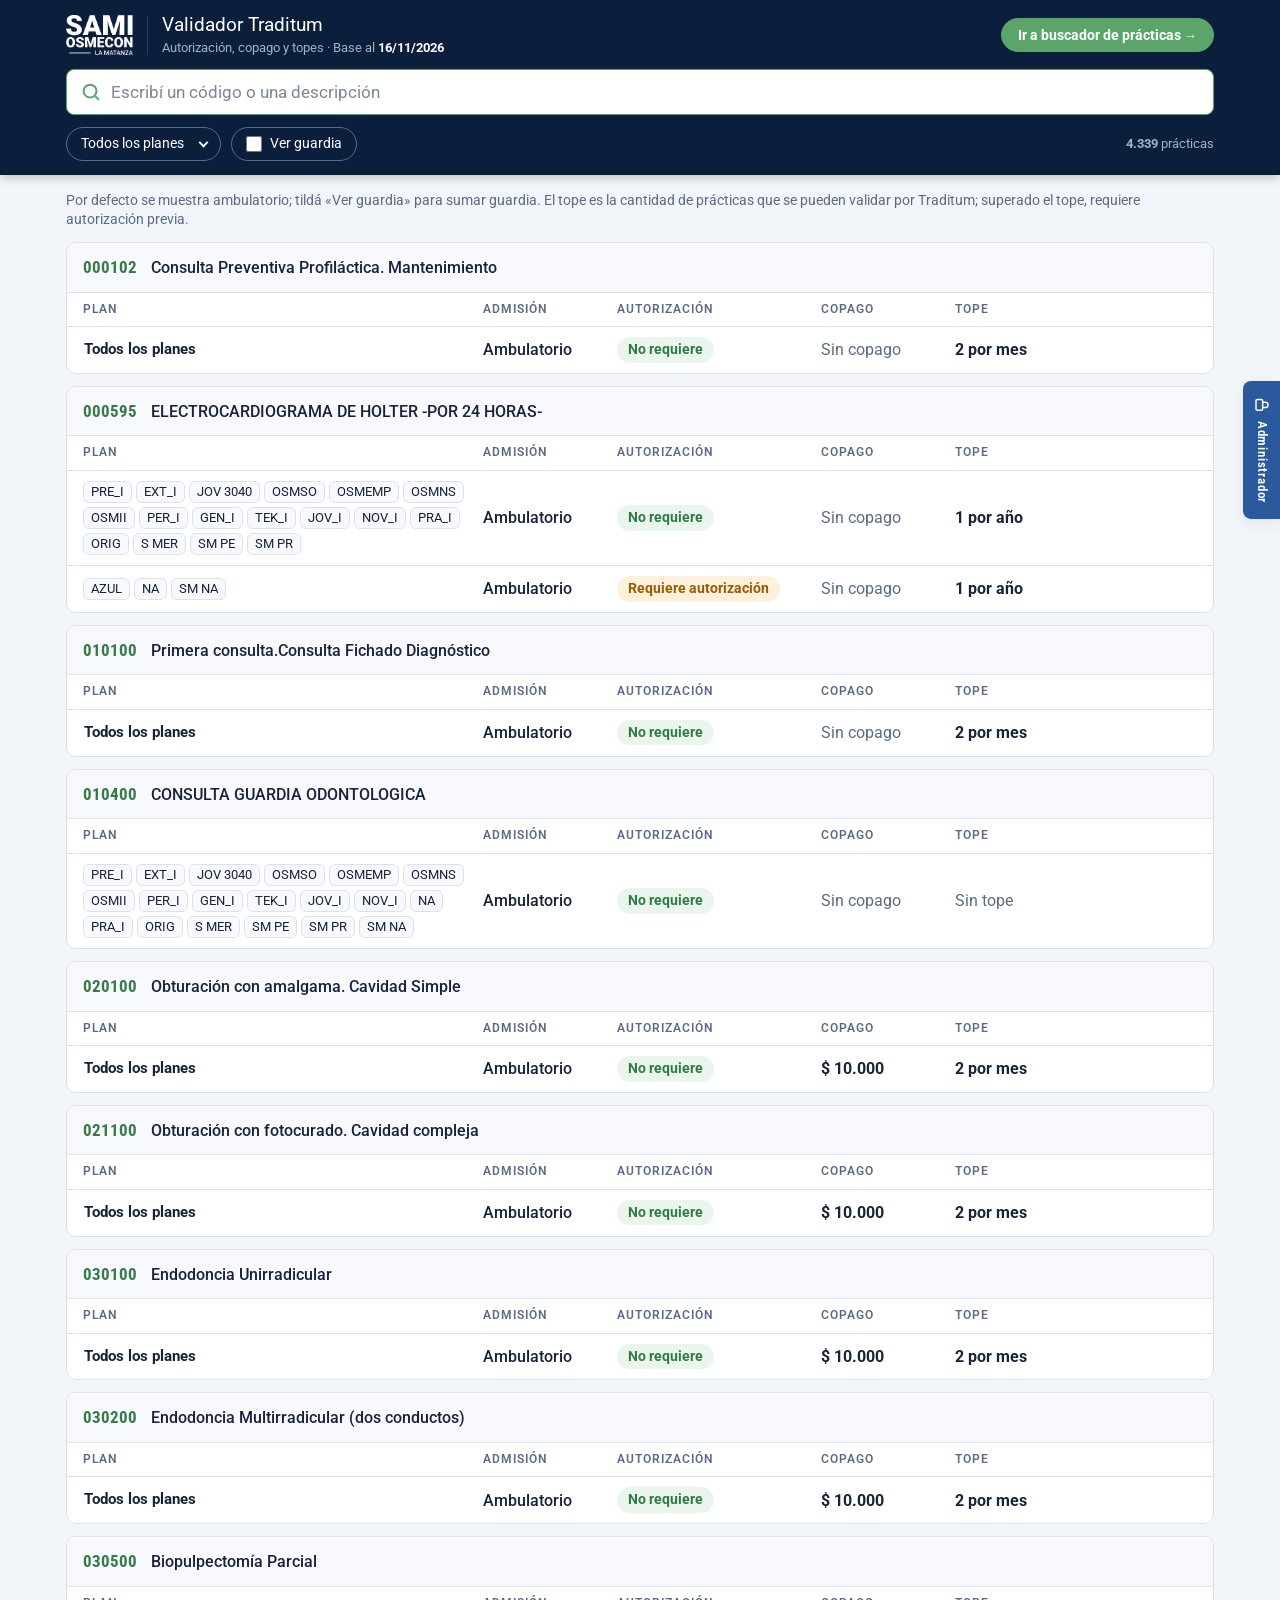
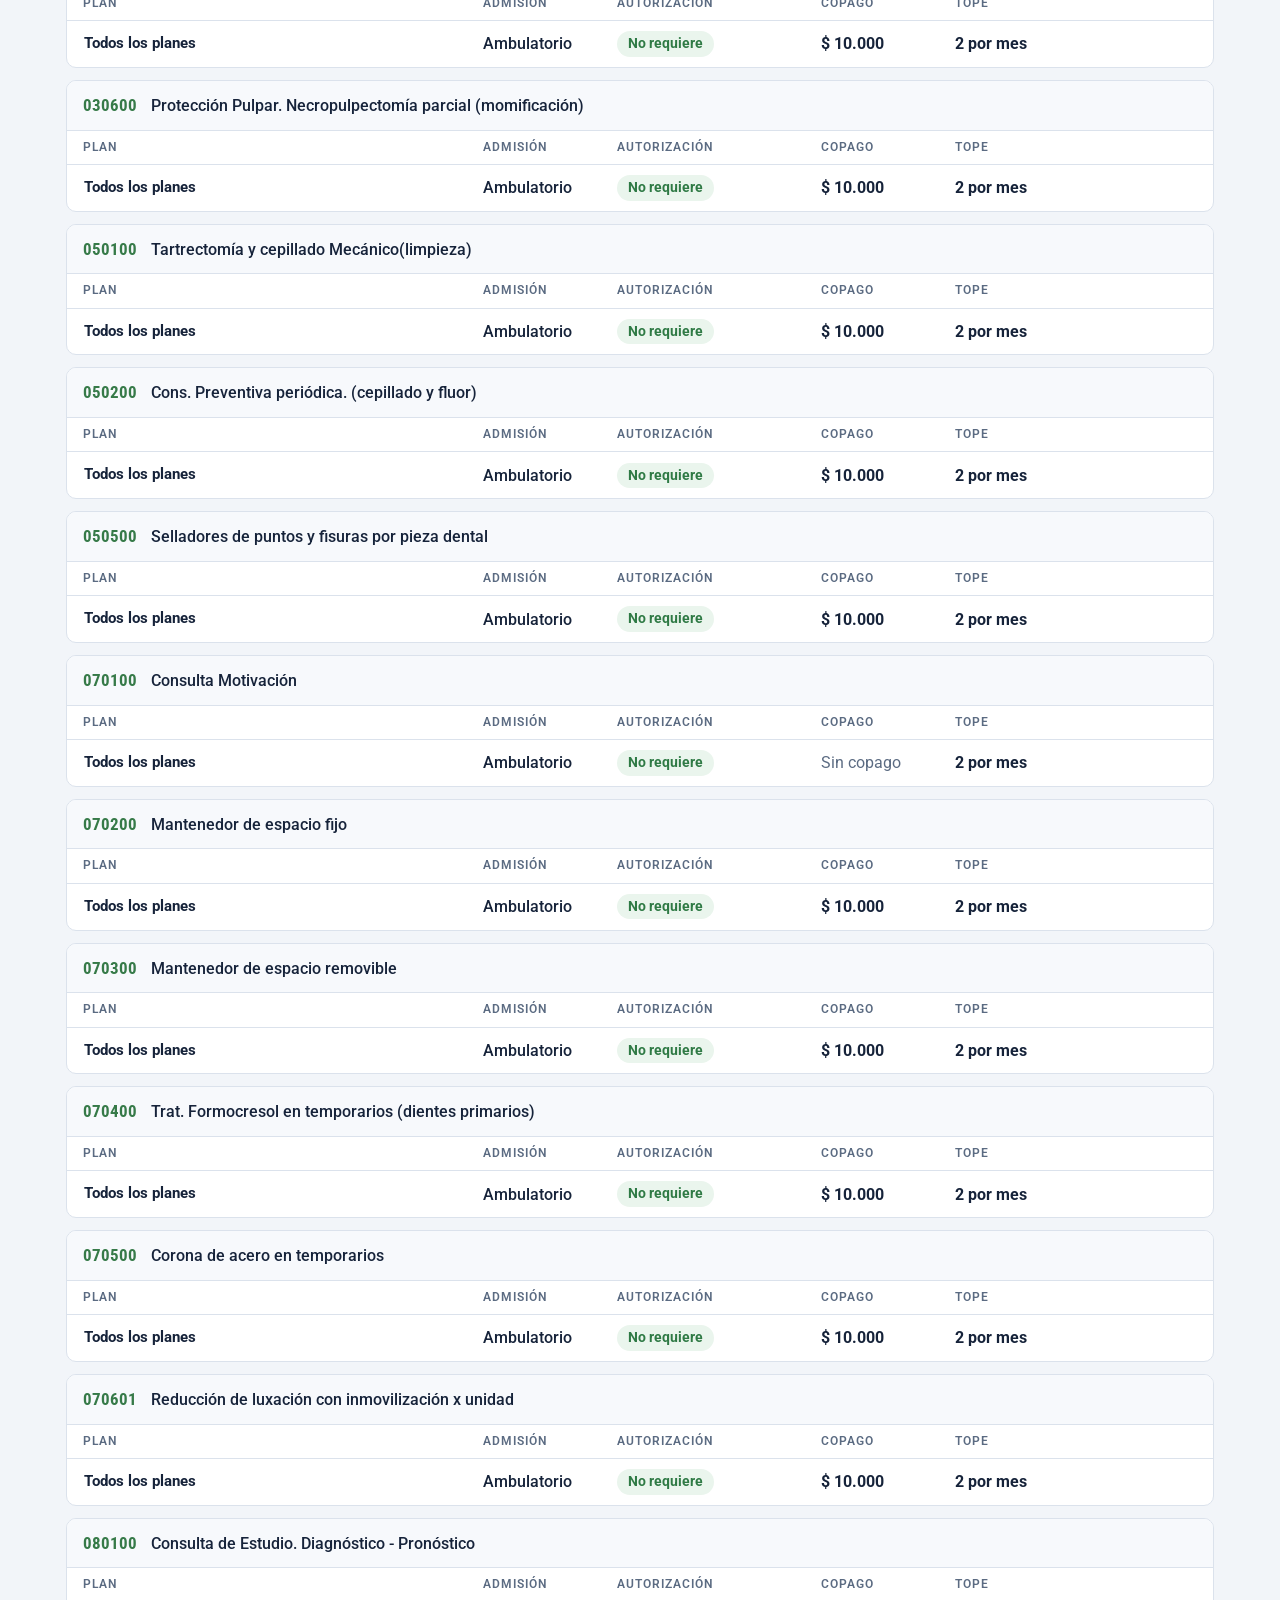
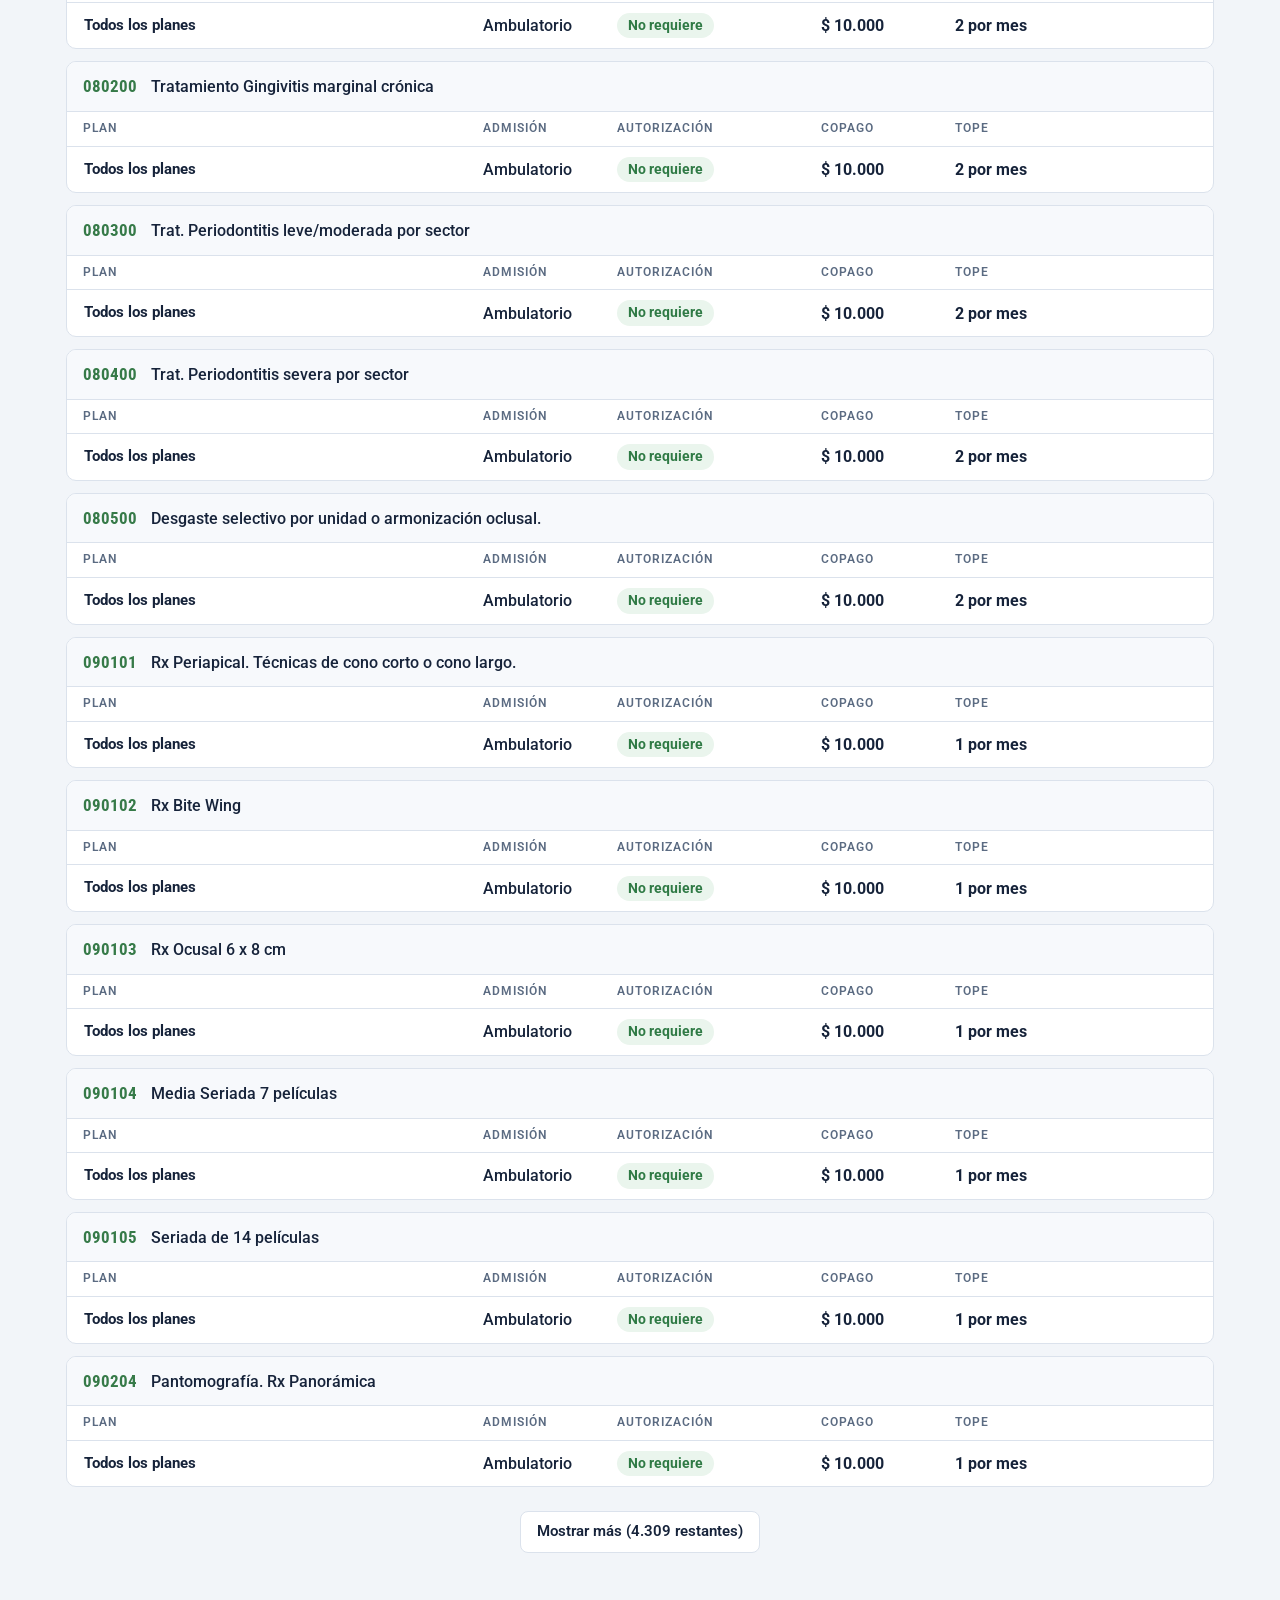
==== commit cda161f2: "Add files via upload" ====
--- a/traditum.html
+++ b/traditum.html
@@ -12,10 +12,9 @@
 <link rel="stylesheet" href="estilos.css">
 <style>
 /* Navegación entre secciones (igual que en index.html) */
-.hnav{margin-left:auto;display:flex;gap:6px;flex:none}
-.hnav a{height:32px;display:inline-flex;align-items:center;border:1px solid #5a6b85;border-radius:999px;padding:0 14px;color:#fff;text-decoration:none;font-size:13.5px;font-weight:500;white-space:nowrap}
-.hnav a:hover{border-color:#8fa0b8}
-.hnav a[aria-current]{background:var(--leaf);border-color:var(--leaf);font-weight:700}
+.hnav{margin-left:auto;display:flex;flex:none}
+.hnav a{height:34px;display:inline-flex;align-items:center;gap:6px;border:1px solid var(--leaf);border-radius:999px;background:var(--leaf);padding:0 16px;color:#fff;text-decoration:none;font-size:13.5px;font-weight:700;white-space:nowrap}
+.hnav a:hover{filter:brightness(1.08)}
 @media (max-width:760px){.brandrow{flex-wrap:wrap}.hnav{margin-left:0;width:100%}.hnav a{flex:1;justify-content:center}}
 /* Validador Traditum: usa la marca y el encabezado de estilos.css */
 :root{--req:#9a5b00;--req-bg:#fdf1dc}
@@ -87,7 +86,7 @@
         <h1>Validador Traditum</h1>
         <p id="vig">Autorización, copago y topes</p>
       </div>
-      <nav class="hnav" id="hnav" aria-label="Secciones"><a href="index.html">Centros de DX</a><a href="traditum.html" aria-current="page">Validador Traditum</a></nav>
+      <nav class="hnav" id="hnav" aria-label="Secciones"><a href="index.html">Ir a buscador de prácticas →</a></nav>
     </div>
     <div class="qwrap">
       <svg viewBox="0 0 24 24" fill="none" stroke="currentColor" stroke-width="2.2" stroke-linecap="round"><circle cx="11" cy="11" r="7"/><path d="m20 20-3.5-3.5"/></svg>
